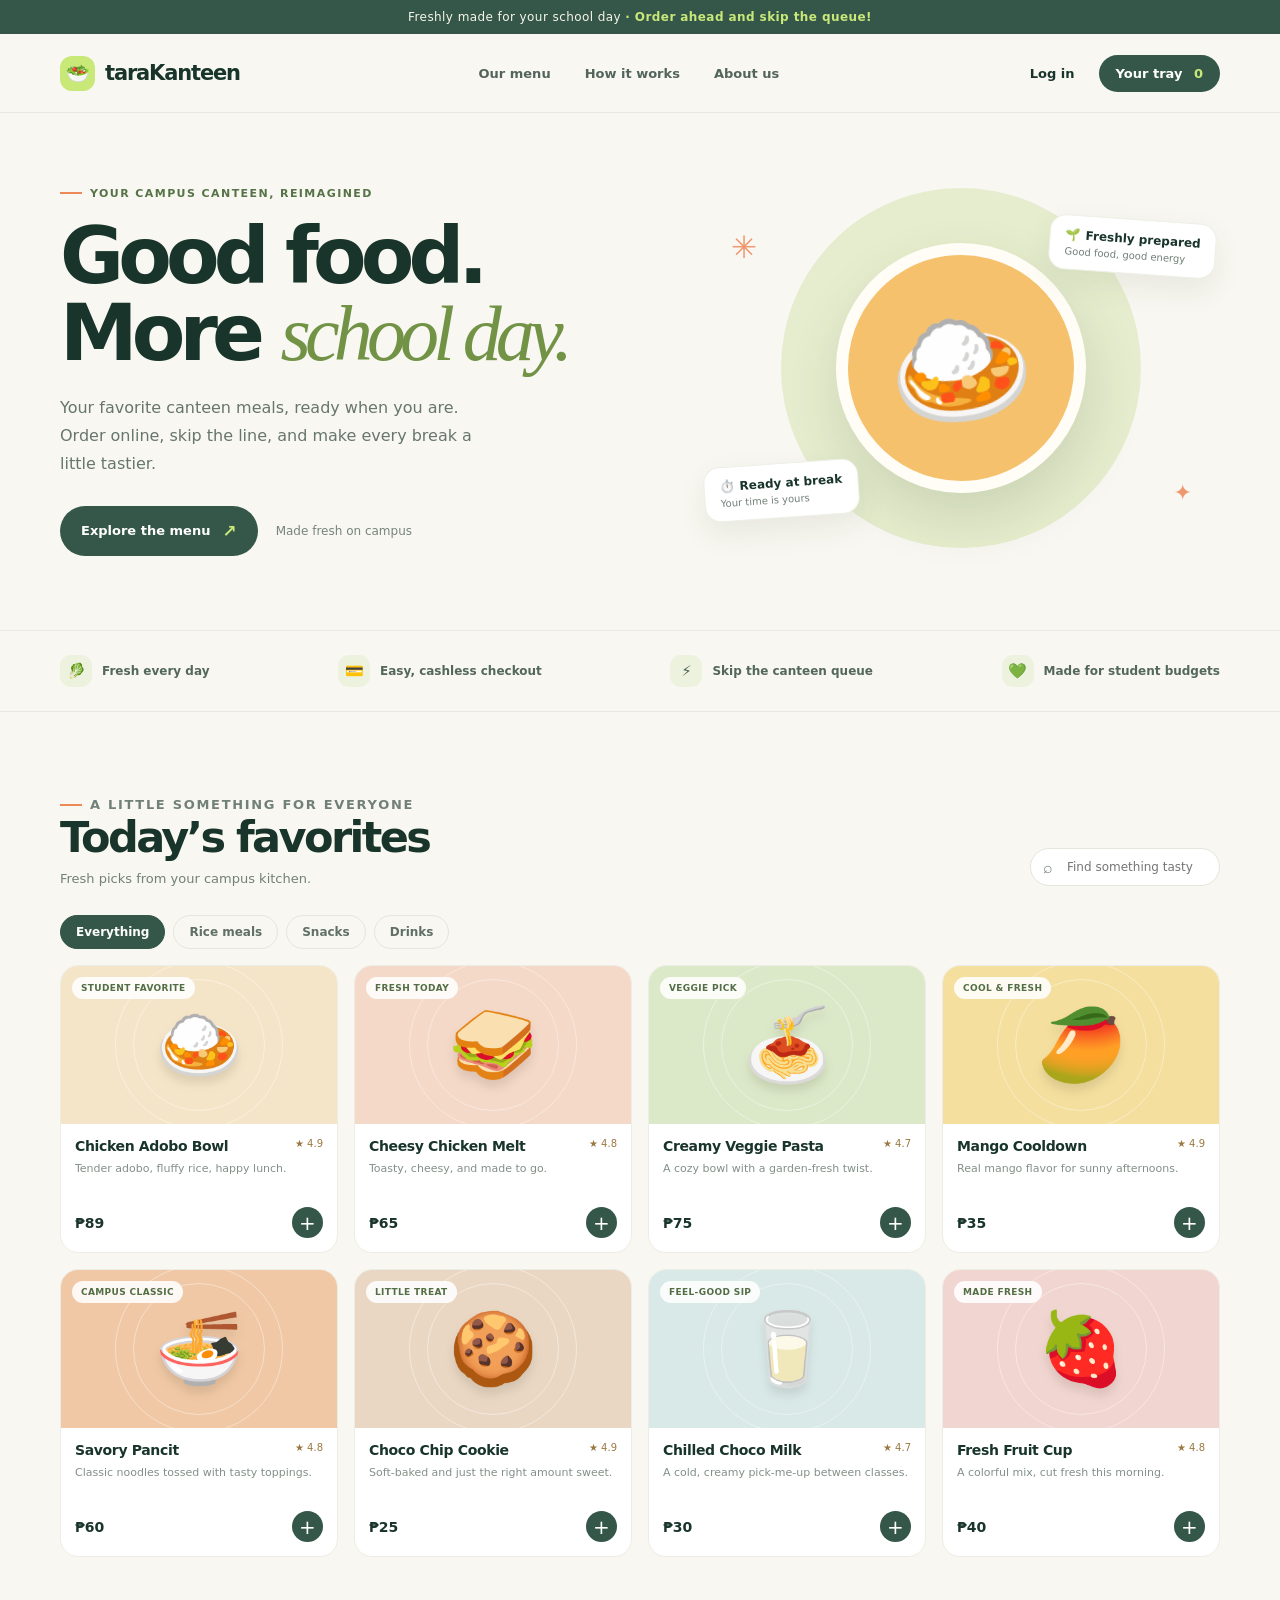
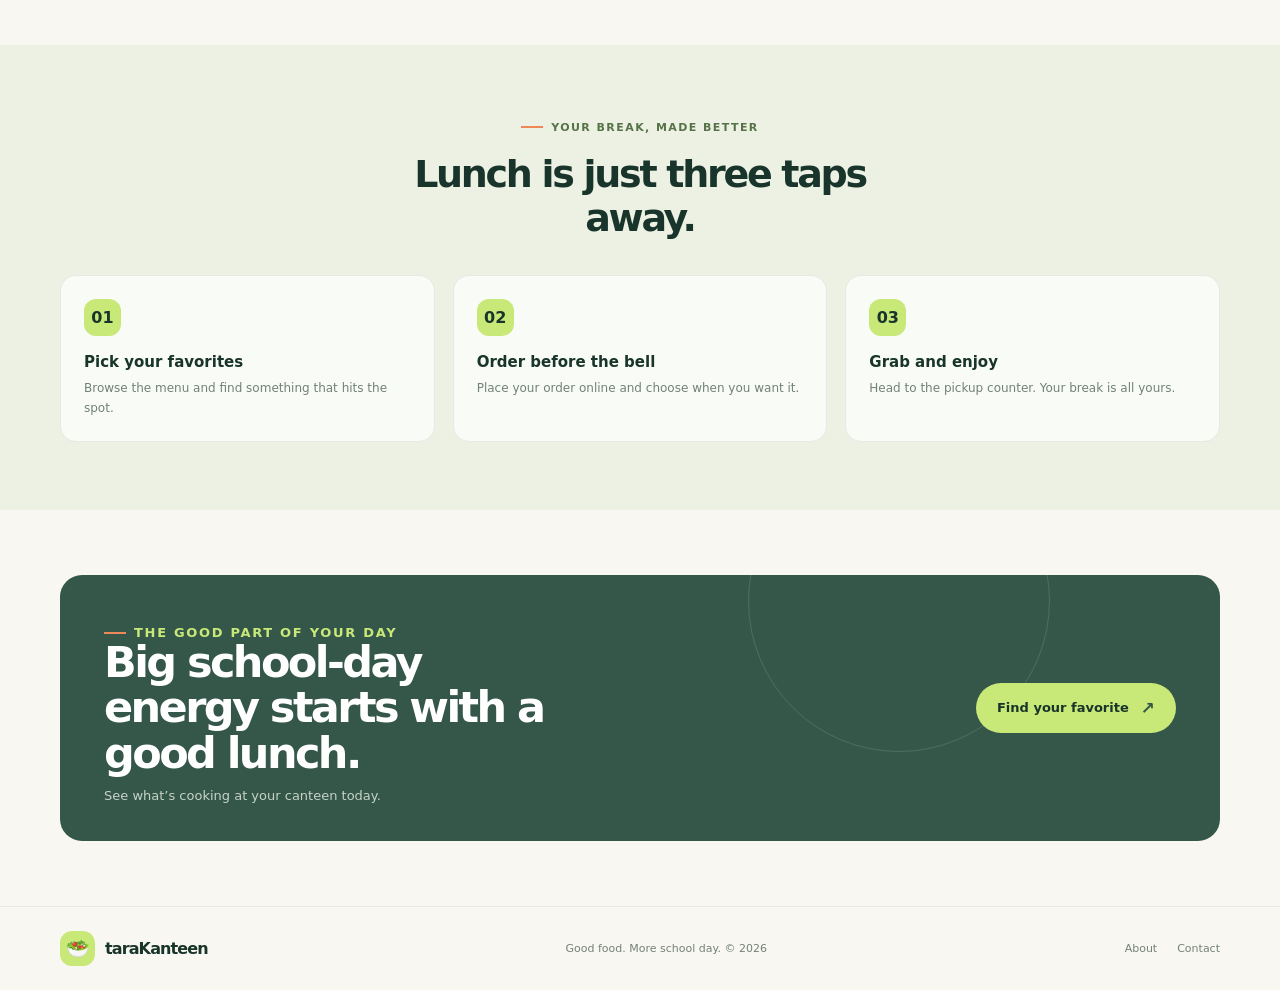
==== TaraKanteen/wwwroot/index.html @ 8bc8fee9 "version 3" ====
<!DOCTYPE html>
<html lang="en">
<head>
  <meta charset="UTF-8">
  <meta name="viewport" content="width=device-width, initial-scale=1">
  <meta name="theme-color" content="#f8f7f1">
  <meta name="description" content="Order fresh, tasty school meals online with TaraKanteen. Skip the line and enjoy more of your break.">
  <title>TaraKanteen — Good food. More school day.</title>
  <link rel="stylesheet" href="style.css">
</head>

<body>
  <div class="announcement">Freshly made for your school day <strong>· Order ahead and skip the queue!</strong></div>
  <header>
    <nav class="nav shell" aria-label="Main navigation">
      <a class="brand" href="#" aria-label="TaraKanteen home"><span class="brand-mark">🥗</span> taraKanteen</a>
      <div class="nav-links">
        <a href="#menu">Our menu</a>
        <a href="#how-it-works">How it works</a>
        <a href="#about">About us</a>
      </div>
      <div class="nav-actions">
        <a class="login" href="#menu">Log in</a>
        <button class="cart-button" type="button" id="cartButton" aria-label="Shopping cart, 0 items">Your tray <span id="cartCount">0</span></button>
      </div>
    </nav>
  </header>

  <main>
    <section class="hero shell">
      <div class="hero-grid">
        <div>
          <p class="eyebrow">Your campus canteen, reimagined</p>
          <h1>Good food.<br>More <em>school day.</em></h1>
          <p class="hero-copy">Your favorite canteen meals, ready when you are. Order online, skip the line, and make every break a little tastier.</p>
          <div class="hero-actions">
            <a class="primary-link" href="#menu">Explore the menu <span aria-hidden="true">↗</span></a>
            <span class="small-note">Made fresh on campus</span>
          </div>
        </div>
        <div class="hero-art" aria-label="Illustration of a fresh, colorful meal">
          <div class="art-circle"></div>
          <span class="spark spark-one" aria-hidden="true">✳</span>
          <span class="spark spark-two" aria-hidden="true">✦</span>
          <div class="food-bowl" aria-hidden="true">🍛</div>
          <div class="floating-note note-one"><strong><span class="note-icon">🌱</span>Freshly prepared</strong><small>Good food, good energy</small></div>
          <div class="floating-note note-two"><strong><span class="note-icon">⏱️</span>Ready at break</strong><small>Your time is yours</small></div>
        </div>
      </div>
    </section>

    <section class="trust-strip" aria-label="Why students love TaraKanteen">
      <div class="trust-inner shell">
        <div class="trust-item"><span class="trust-icon">🥬</span> Fresh every day</div>
        <div class="trust-item"><span class="trust-icon">💳</span> Easy, cashless checkout</div>
        <div class="trust-item"><span class="trust-icon">⚡</span> Skip the canteen queue</div>
        <div class="trust-item"><span class="trust-icon">💚</span> Made for student budgets</div>
      </div>
    </section>

    <section class="menu-section shell" id="menu">
      <div class="section-heading">
        <div>
          <p class="eyebrow">A little something for everyone</p>
          <h2>Today’s favorites</h2>
          <p>Fresh picks from your campus kitchen.</p>
        </div>
        <div class="menu-tools">
          <label class="search-wrap">
            <span aria-hidden="true">⌕</span>
            <input class="search" id="menuSearch" type="search" placeholder="Find something tasty" aria-label="Search menu">
          </label>
        </div>
      </div>
      <div class="categories" role="group" aria-label="Filter menu by category">
        <button class="category active" type="button" data-category="all" aria-pressed="true">Everything</button>
        <button class="category" type="button" data-category="meals" aria-pressed="false">Rice meals</button>
        <button class="category" type="button" data-category="snacks" aria-pressed="false">Snacks</button>
        <button class="category" type="button" data-category="drinks" aria-pressed="false">Drinks</button>
      </div>
      <div class="menu-grid" id="menuGrid" aria-live="polite"></div>
    </section>

    <section class="how-section" id="how-it-works">
      <div class="shell">
        <div class="how-heading">
          <p class="eyebrow">Your break, made better</p>
          <h2>Lunch is just three taps away.</h2>
        </div>
        <div class="steps">
          <article class="step"><span class="step-number">01</span><h3>Pick your favorites</h3><p>Browse the menu and find something that hits the spot.</p></article>
          <article class="step"><span class="step-number">02</span><h3>Order before the bell</h3><p>Place your order online and choose when you want it.</p></article>
          <article class="step"><span class="step-number">03</span><h3>Grab and enjoy</h3><p>Head to the pickup counter. Your break is all yours.</p></article>
        </div>
      </div>
    </section>

    <section class="cta shell" id="about">
      <div class="cta-card">
        <div class="cta-copy">
          <p class="eyebrow">The good part of your day</p>
          <h2>Big school-day energy starts with a good lunch.</h2>
          <p>See what’s cooking at your canteen today.</p>
        </div>
        <a class="primary-link" href="#menu">Find your favorite <span aria-hidden="true">↗</span></a>
      </div>
    </section>
  </main>

  <footer>
    <div class="footer-inner shell">
      <a class="brand" href="#"><span class="brand-mark">🥗</span> taraKanteen</a>
      <span>Good food. More school day. © <span id="year"></span></span>
      <div class="footer-links"><a href="#about">About</a><a href="mailto:hello@tarakanteen.school">Contact</a></div>
    </div>
  </footer>
  <div class="toast" id="toast" role="status" aria-live="polite"></div>

  <script>
    const products = [
      { name: "Chicken Adobo Bowl", description: "Tender adobo, fluffy rice, happy lunch.", price: 89, category: "meals", icon: "🍛", art: "art-rice", badge: "Student favorite", rating: "★ 4.9" },
      { name: "Cheesy Chicken Melt", description: "Toasty, cheesy, and made to go.", price: 65, category: "snacks", icon: "🥪", art: "art-sandwich", badge: "Fresh today", rating: "★ 4.8" },
      { name: "Creamy Veggie Pasta", description: "A cozy bowl with a garden-fresh twist.", price: 75, category: "meals", icon: "🍝", art: "art-pasta", badge: "Veggie pick", rating: "★ 4.7" },
      { name: "Mango Cooldown", description: "Real mango flavor for sunny afternoons.", price: 35, category: "drinks", icon: "🥭", art: "art-juice", badge: "Cool & fresh", rating: "★ 4.9" },
      { name: "Savory Pancit", description: "Classic noodles tossed with tasty toppings.", price: 60, category: "meals", icon: "🍜", art: "art-noodles", badge: "Campus classic", rating: "★ 4.8" },
      { name: "Choco Chip Cookie", description: "Soft-baked and just the right amount sweet.", price: 25, category: "snacks", icon: "🍪", art: "art-cookie", badge: "Little treat", rating: "★ 4.9" },
      { name: "Chilled Choco Milk", description: "A cold, creamy pick-me-up between classes.", price: 30, category: "drinks", icon: "🥛", art: "art-milk", badge: "Feel-good sip", rating: "★ 4.7" },
      { name: "Fresh Fruit Cup", description: "A colorful mix, cut fresh this morning.", price: 40, category: "snacks", icon: "🍓", art: "art-fruit", badge: "Made fresh", rating: "★ 4.8" }
    ];

    const menuGrid = document.querySelector("#menuGrid");
    const searchInput = document.querySelector("#menuSearch");
    const categoryButtons = [...document.querySelectorAll(".category")];
    const cartButton = document.querySelector("#cartButton");
    const cartCount = document.querySelector("#cartCount");
    const toast = document.querySelector("#toast");
    let activeCategory = "all";
    let itemCount = 0;
    let toastTimer;

    function renderMenu() {
      const query = searchInput.value.trim().toLowerCase();
      const filtered = products.filter(product =>
        (activeCategory === "all" || product.category === activeCategory) &&
        `${product.name} ${product.description}`.toLowerCase().includes(query)
      );

      if (!filtered.length) {
        menuGrid.innerHTML = '<p class="empty-state">No menu items match that search. Try another favorite!</p>';
        return;
      }

      menuGrid.innerHTML = filtered.map(product => `
        <article class="menu-card">
          <div class="product-art ${product.art}">
            <span aria-hidden="true">${product.icon}</span>
            <span class="badge">${product.badge}</span>
          </div>
          <div class="product-info">
            <div class="product-top"><h3>${product.name}</h3><span class="rating">${product.rating}</span></div>
            <p>${product.description}</p>
            <div class="product-bottom">
              <span class="price">₱${product.price}</span>
              <button class="add-button" type="button" data-product="${product.name}" aria-label="Add ${product.name} to your tray">+</button>
            </div>
          </div>
        </article>
      `).join("");
    }

    function showToast(message) {
      toast.textContent = message;
      toast.classList.add("show");
      clearTimeout(toastTimer);
      toastTimer = setTimeout(() => toast.classList.remove("show"), 2400);
    }

    categoryButtons.forEach(button => {
      button.addEventListener("click", () => {
        activeCategory = button.dataset.category;
        categoryButtons.forEach(categoryButton => {
          const isActive = categoryButton === button;
          categoryButton.classList.toggle("active", isActive);
          categoryButton.setAttribute("aria-pressed", String(isActive));
        });
        renderMenu();
      });
    });

    searchInput.addEventListener("input", renderMenu);
    menuGrid.addEventListener("click", event => {
      const addButton = event.target.closest(".add-button");
      if (!addButton) return;
      itemCount += 1;
      cartCount.textContent = String(itemCount);
      cartButton.setAttribute("aria-label", `Shopping cart, ${itemCount} ${itemCount === 1 ? "item" : "items"}`);
      showToast(`${addButton.dataset.product} added to your tray`);
    });
    cartButton.addEventListener("click", () => {
      showToast(itemCount ? `You have ${itemCount} ${itemCount === 1 ? "item" : "items"} in your tray.` : "Your tray is empty. Pick a favorite from the menu!");
    });

    document.querySelector("#year").textContent = String(new Date().getFullYear());
    renderMenu();
  </script>
</body>
</html>
---- TaraKanteen/wwwroot/style.css ----
:root {
      color-scheme: light;
      --ink: #19352b;
      --muted: #718078;
      --green: #35574a;
      --lime: #c8e878;
      --cream: #f8f7f1;
      --line: #e8e9df;
      --orange: #ed8958;
      --white: #fff;
      font-family: Inter, ui-sans-serif, system-ui, -apple-system, BlinkMacSystemFont, "Segoe UI", sans-serif;
    }

    * { box-sizing: border-box; }
    html { scroll-behavior: smooth; }
    body { margin: 0; background: var(--cream); color: var(--ink); }
    button, input { font: inherit; }
    button, a { -webkit-tap-highlight-color: transparent; }
    a { color: inherit; text-decoration: none; }
    .shell { width: min(1160px, calc(100% - 48px)); margin: 0 auto; }

    .announcement {
      padding: 10px 16px;
      background: var(--green);
      color: #f7f5e9;
      text-align: center;
      font-size: 12px;
      letter-spacing: .035em;
    }
    .announcement strong { color: var(--lime); font-weight: 700; }
    header { border-bottom: 1px solid rgba(25, 53, 43, .08); }
    .nav { height: 78px; display: flex; align-items: center; justify-content: space-between; gap: 24px; }
    .brand { display: inline-flex; align-items: center; gap: 10px; font-size: 21px; font-weight: 850; letter-spacing: -.055em; }
    .brand-mark { width: 35px; height: 35px; display: grid; place-items: center; border-radius: 12px; background: var(--lime); font-size: 19px; }
    .nav-links { display: flex; align-items: center; gap: 34px; color: #52645b; font-size: 13px; font-weight: 650; }
    .nav-links a:hover { color: var(--ink); }
    .nav-actions { display: flex; align-items: center; gap: 12px; }
    .login { color: var(--ink); font-size: 13px; font-weight: 700; padding: 10px 12px; }
    .cart-button { border: 0; border-radius: 999px; padding: 11px 17px; color: white; background: var(--green); font-size: 13px; font-weight: 750; cursor: pointer; }
    .cart-button span { margin-left: 7px; color: var(--lime); }

    .hero { padding: 62px 0 70px; }
    .hero-grid { display: grid; grid-template-columns: 1fr .87fr; align-items: center; gap: 45px; }
    .eyebrow { display: inline-flex; align-items: center; gap: 8px; margin: 0 0 18px; color: #557347; font-size: 11px; font-weight: 800; letter-spacing: .13em; text-transform: uppercase; }
    .eyebrow::before { width: 22px; height: 2px; background: var(--orange); content: ""; }
    h1 { max-width: 590px; margin: 0; font-size: clamp(48px, 6.4vw, 78px); line-height: .99; letter-spacing: -.075em; }
    h1 em { color: #729346; font-family: Georgia, serif; font-weight: 500; }
    .hero-copy { max-width: 435px; margin: 22px 0 28px; color: #66766d; font-size: 16px; line-height: 1.75; }
    .hero-actions { display: flex; align-items: center; gap: 18px; }
    .primary-link { display: inline-flex; align-items: center; gap: 12px; border-radius: 999px; padding: 15px 21px; background: var(--green); color: #fff; font-size: 13px; font-weight: 750; transition: transform .2s, background .2s; }
    .primary-link:hover { transform: translateY(-2px); background: #183b2e; }
    .primary-link span { color: var(--lime); font-size: 17px; }
    .small-note { color: #76847d; font-size: 12px; }

    .hero-art { position: relative; min-height: 385px; display: grid; place-items: center; }
    .art-circle { position: absolute; width: min(360px, 88%); aspect-ratio: 1; border-radius: 50%; background: #e6edce; }
    .food-bowl { position: relative; width: 250px; height: 250px; display: grid; place-items: center; border: 12px solid #fffdf5; border-radius: 50%; background: #f6c16d; box-shadow: 0 25px 55px rgba(43, 61, 38, .14); font-size: 118px; transform: rotate(-8deg); }
    .floating-note { position: absolute; padding: 12px 15px; border: 1px solid #edf0e5; border-radius: 16px; background: #fff; box-shadow: 0 12px 30px rgba(37, 59, 43, .08); }
    .floating-note strong { display: block; font-size: 12px; }
    .floating-note small { display: block; margin-top: 4px; color: var(--muted); font-size: 10px; }
    .note-one { top: 44px; right: 4px; transform: rotate(4deg); }
    .note-two { bottom: 42px; left: 3px; transform: rotate(-4deg); }
    .note-icon { margin-right: 5px; }
    .spark { position: absolute; color: #ee9870; font-size: 31px; }
    .spark-one { top: 54px; left: 30px; }
    .spark-two { right: 28px; bottom: 55px; font-size: 22px; }

    .trust-strip { border-top: 1px solid var(--line); border-bottom: 1px solid var(--line); }
    .trust-inner { min-height: 80px; display: flex; align-items: center; justify-content: space-between; gap: 20px; }
    .trust-item { display: flex; align-items: center; gap: 10px; color: #53675b; font-size: 12px; font-weight: 650; }
    .trust-icon { width: 32px; height: 32px; display: grid; place-items: center; border-radius: 11px; background: #edf2df; font-size: 15px; }

    .menu-section { padding: 76px 0 88px; }
    .section-heading { display: flex; align-items: end; justify-content: space-between; gap: 24px; margin-bottom: 28px; }
    .section-heading h2 { margin: 0; font-size: clamp(32px, 4vw, 43px); letter-spacing: -.06em; }
    .section-heading p { margin: 9px 0 0; color: var(--muted); font-size: 13px; }
    .menu-tools { display: flex; align-items: center; gap: 10px; }
    .search-wrap { position: relative; }
    .search-wrap span { position: absolute; top: 50%; left: 13px; transform: translateY(-50%); color: #728078; }
    .search { width: 190px; border: 1px solid #e3e7dc; border-radius: 999px; outline: 0; padding: 11px 14px 11px 36px; background: #fff; color: var(--ink); font-size: 12px; }
    .search:focus { border-color: #8da76c; box-shadow: 0 0 0 3px rgba(141, 167, 108, .14); }
    .categories { display: flex; gap: 8px; overflow-x: auto; padding: 1px 0 16px; scrollbar-width: none; }
    .categories::-webkit-scrollbar { display: none; }
    .category { flex: 0 0 auto; border: 1px solid #e3e7dc; border-radius: 999px; padding: 9px 15px; background: transparent; color: #607067; font-size: 12px; font-weight: 700; cursor: pointer; }
    .category.active, .category:hover { border-color: var(--green); background: var(--green); color: white; }
    .menu-grid { display: grid; grid-template-columns: repeat(4, 1fr); gap: 16px; }
    .menu-card { overflow: hidden; border: 1px solid #eceee5; border-radius: 18px; background: #fff; transition: transform .2s, box-shadow .2s; }
    .menu-card:hover { transform: translateY(-4px); box-shadow: 0 14px 35px rgba(37, 59, 43, .08); }
    .product-art { position: relative; height: 158px; display: grid; place-items: center; overflow: hidden; font-size: 71px; }
    .product-art::before, .product-art::after { position: absolute; border: 1px solid rgba(255,255,255,.4); border-radius: 50%; content: ""; }
    .product-art::before { width: 130px; height: 130px; }
    .product-art::after { width: 166px; height: 166px; }
    .product-art > span:not(.badge) { position: relative; z-index: 1; filter: drop-shadow(0 7px 5px rgba(62, 54, 32, .13)); }
    .art-rice { background: #f5e5c8; }
    .art-sandwich { background: #f4d8c8; }
    .art-pasta { background: #dce9c9; }
    .art-juice { background: #f4df9e; }
    .art-noodles { background: #f0c8a5; }
    .art-cookie { background: #e9d7c4; }
    .art-milk { background: #d8e9e8; }
    .art-fruit { background: #f1d5d0; }
    .badge { position: absolute; z-index: 2; top: 11px; left: 11px; border-radius: 999px; padding: 6px 9px; background: rgba(255,255,255,.88); color: #536d45; font-size: 9px; font-weight: 800; letter-spacing: .04em; text-transform: uppercase; }
    .product-info { padding: 14px; }
    .product-top { display: flex; align-items: start; justify-content: space-between; gap: 8px; }
    .product-info h3 { margin: 0; font-size: 14px; letter-spacing: -.025em; }
    .rating { color: #9b7841; font-size: 10px; white-space: nowrap; }
    .product-info p { min-height: 33px; margin: 7px 0 13px; color: #829087; font-size: 11px; line-height: 1.5; }
    .product-bottom { display: flex; align-items: center; justify-content: space-between; }
    .price { font-size: 14px; font-weight: 800; }
    .add-button { width: 31px; height: 31px; border: 0; border-radius: 50%; background: var(--green); color: white; font-size: 20px; line-height: 1; cursor: pointer; }
    .add-button:hover { background: #729346; }
    .empty-state { grid-column: 1 / -1; padding: 35px; color: var(--muted); text-align: center; }

    .how-section { padding: 68px 0; background: #edf1e3; }
    .how-heading { max-width: 540px; margin: 0 auto 35px; text-align: center; }
    .how-heading .eyebrow { justify-content: center; }
    .how-heading h2 { margin: 0; font-size: 38px; letter-spacing: -.06em; }
    .steps { display: grid; grid-template-columns: repeat(3, 1fr); gap: 18px; }
    .step { padding: 23px; border: 1px solid rgba(43, 69, 50, .09); border-radius: 16px; background: rgba(255,255,255,.68); }
    .step-number { width: 37px; height: 37px; display: grid; place-items: center; border-radius: 12px; background: var(--lime); font-weight: 850; }
    .step h3 { margin: 17px 0 7px; font-size: 15px; }
    .step p { margin: 0; color: #718078; font-size: 12px; line-height: 1.7; }

    .cta { padding: 65px 0; }
    .cta-card { position: relative; overflow: hidden; display: flex; align-items: center; justify-content: space-between; gap: 30px; border-radius: 22px; padding: 38px 44px; background: var(--green); color: #fff; }
    .cta-card::after { position: absolute; top: -125px; right: 170px; width: 300px; height: 300px; border: 1px solid rgba(255,255,255,.13); border-radius: 50%; content: ""; }
    .cta-copy { position: relative; z-index: 1; }
    .cta-copy .eyebrow { color: var(--lime); }
    .cta-copy h2 { max-width: 480px; margin: 0; font-size: clamp(29px, 4vw, 43px); line-height: 1.05; letter-spacing: -.06em; }
    .cta-copy p { margin: 12px 0 0; color: #c6d2c9; font-size: 13px; }
    .cta-card .primary-link { position: relative; z-index: 1; flex: 0 0 auto; background: var(--lime); color: var(--ink); }
    .cta-card .primary-link span { color: var(--green); }
    footer { border-top: 1px solid var(--line); padding: 24px 0; }
    .footer-inner { display: flex; align-items: center; justify-content: space-between; gap: 16px; color: #748178; font-size: 11px; }
    .footer-inner .brand { color: var(--ink); font-size: 16px; }
    .footer-links { display: flex; gap: 20px; }
    .toast { position: fixed; z-index: 10; right: 22px; bottom: 22px; max-width: calc(100% - 44px); border-radius: 13px; padding: 13px 18px; background: var(--green); color: white; box-shadow: 0 12px 30px rgba(24, 54, 41, .22); font-size: 13px; opacity: 0; transform: translateY(12px); pointer-events: none; transition: opacity .2s, transform .2s; }
    .toast.show { opacity: 1; transform: translateY(0); }

    @media (max-width: 850px) {
      .nav-links { gap: 18px; }
      .hero-grid { gap: 20px; }
      .hero-art { min-height: 330px; }
      .food-bowl { width: 210px; height: 210px; font-size: 98px; }
      .menu-grid { grid-template-columns: repeat(2, 1fr); }
      .trust-inner { flex-wrap: wrap; justify-content: center; padding: 18px 0; }
    }
    @media (max-width: 620px) {
      .shell { width: min(100% - 34px, 480px); }
      .announcement { font-size: 10px; }
      .nav { height: 67px; }
      .nav-links, .login { display: none; }
      .brand { font-size: 19px; }
      .hero { padding: 45px 0 48px; }
      .hero-grid { grid-template-columns: 1fr; }
      h1 { max-width: 470px; font-size: clamp(49px, 13vw, 67px); }
      .hero-copy { margin: 17px 0 22px; font-size: 14px; }
      .hero-art { min-height: 295px; margin-top: 2px; }
      .art-circle { width: 260px; }
      .food-bowl { width: 190px; height: 190px; font-size: 89px; }
      .note-one { right: 3px; }
      .note-two { left: 1px; }
      .trust-item { width: calc(50% - 12px); font-size: 10px; }
      .trust-inner { justify-content: flex-start; gap: 13px 20px; }
      .menu-section { padding: 56px 0 64px; }
      .section-heading { align-items: flex-start; flex-direction: column; margin-bottom: 20px; }
      .menu-tools, .search-wrap, .search { width: 100%; }
      .search { padding-top: 12px; padding-bottom: 12px; }
      .menu-grid { gap: 10px; }
      .product-art { height: 125px; font-size: 58px; }
      .product-info { padding: 11px; }
      .product-info h3 { font-size: 12px; }
      .rating { font-size: 9px; }
      .product-info p { font-size: 10px; min-height: 30px; }
      .steps { grid-template-columns: 1fr; }
      .how-section { padding: 53px 0; }
      .how-heading h2 { font-size: 32px; }
      .cta { padding: 48px 0; }
      .cta-card { align-items: flex-start; flex-direction: column; padding: 30px 25px; }
      .cta-card::after { right: -90px; }
      .footer-inner { align-items: flex-start; flex-wrap: wrap; }
      .footer-links { gap: 12px; }
    }
    @media (prefers-reduced-motion: reduce) {
      *, *::before, *::after { scroll-behavior: auto !important; transition-duration: .01ms !important; }
    }
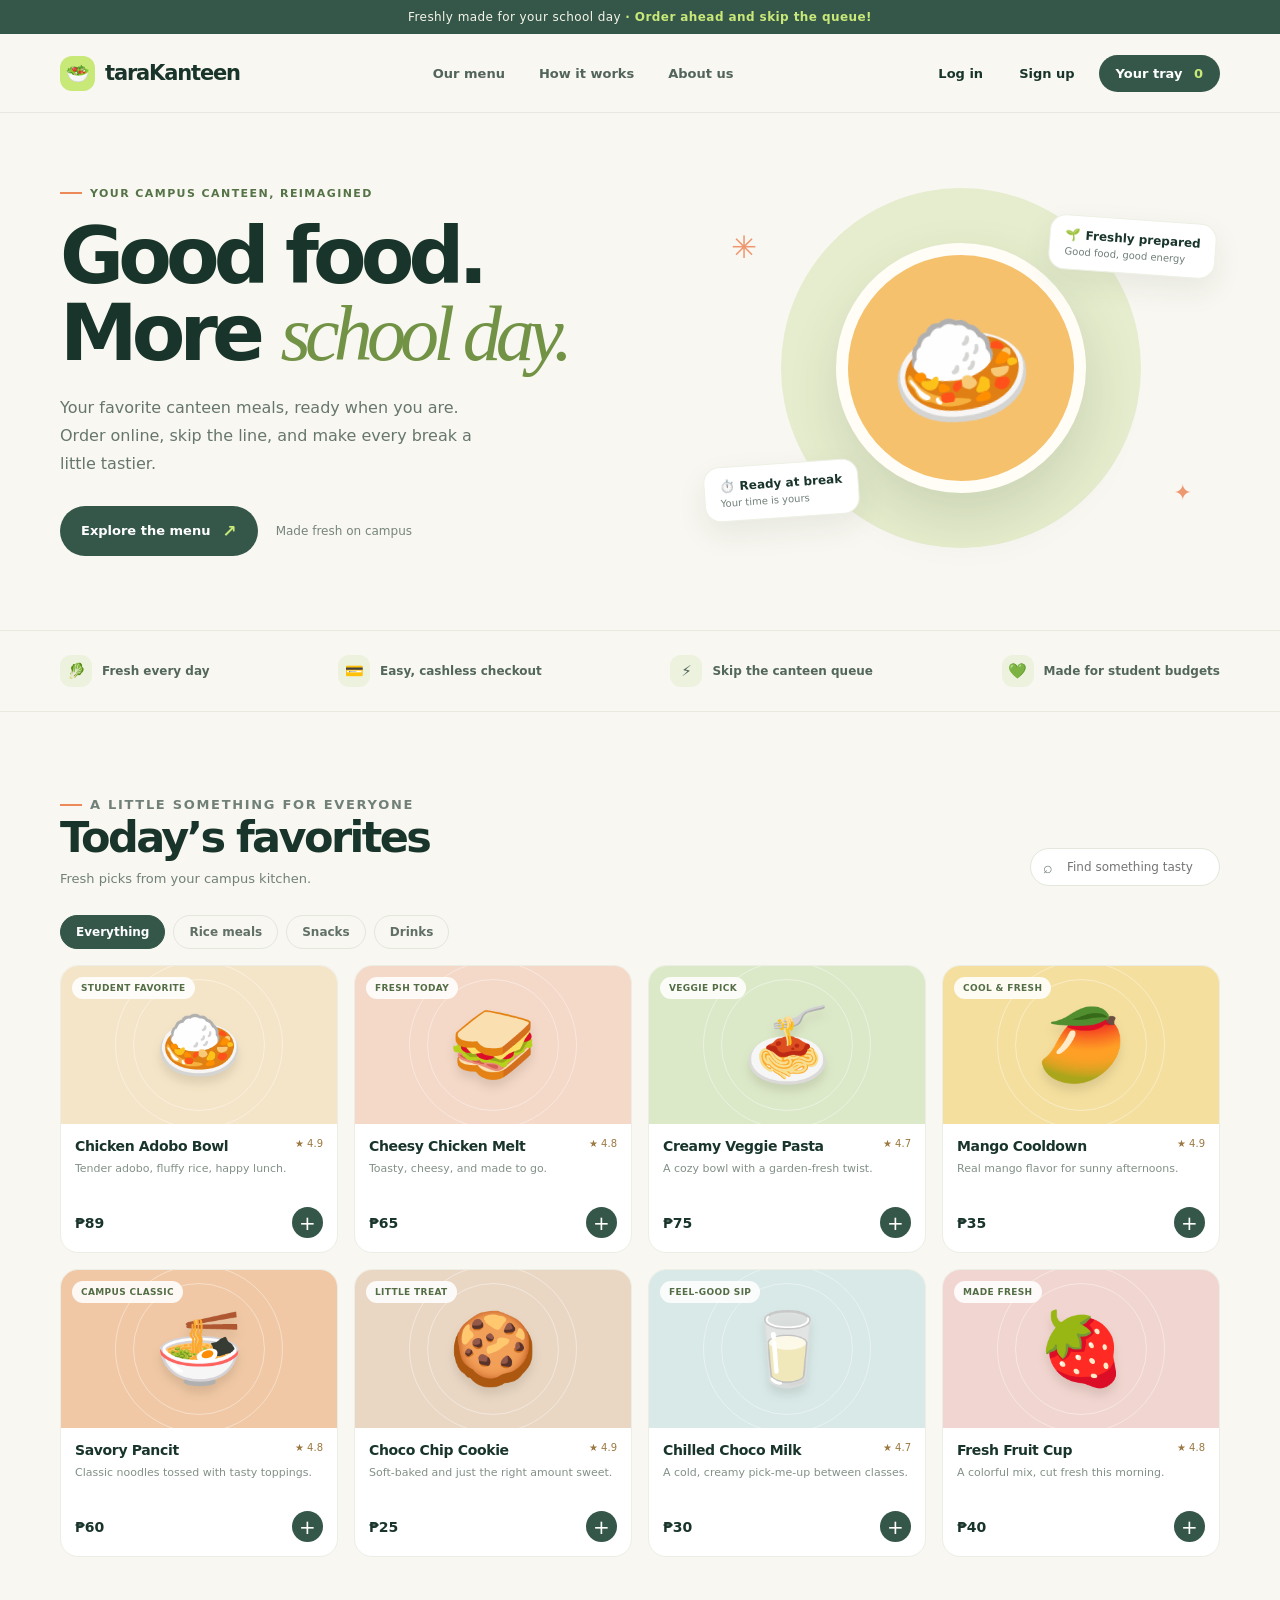
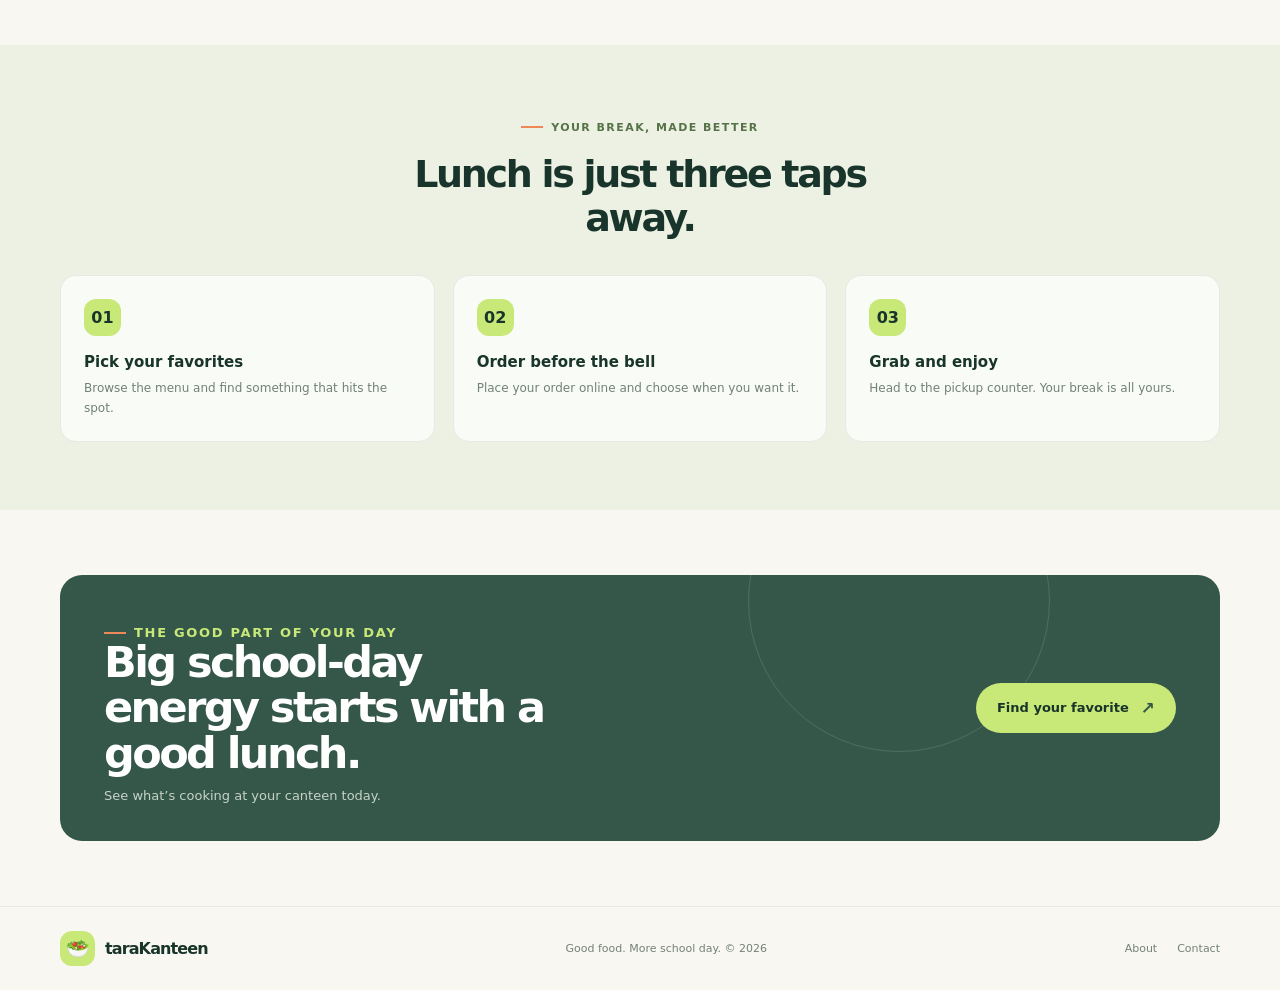
==== commit c76f65a3: "commit" ====
--- a/TaraKanteen/wwwroot/index.html
+++ b/TaraKanteen/wwwroot/index.html
@@ -8,7 +8,6 @@
   <title>TaraKanteen — Good food. More school day.</title>
   <link rel="stylesheet" href="style.css">
 </head>
-
 <body>
   <div class="announcement">Freshly made for your school day <strong>· Order ahead and skip the queue!</strong></div>
   <header>
@@ -20,7 +19,8 @@
         <a href="#about">About us</a>
       </div>
       <div class="nav-actions">
-        <a class="login" href="#menu">Log in</a>
+        <a class="login" href="login.html">Log in</a>
+        <a class="login" href="register.html">Sign up</a>
         <button class="cart-button" type="button" id="cartButton" aria-label="Shopping cart, 0 items">Your tray <span id="cartCount">0</span></button>
       </div>
     </nav>
--- a/TaraKanteen/wwwroot/style.css
+++ b/TaraKanteen/wwwroot/style.css
@@ -137,6 +137,51 @@
     .toast { position: fixed; z-index: 10; right: 22px; bottom: 22px; max-width: calc(100% - 44px); border-radius: 13px; padding: 13px 18px; background: var(--green); color: white; box-shadow: 0 12px 30px rgba(24, 54, 41, .22); font-size: 13px; opacity: 0; transform: translateY(12px); pointer-events: none; transition: opacity .2s, transform .2s; }
     .toast.show { opacity: 1; transform: translateY(0); }
 
+    .auth-page { min-height: 100vh; display: flex; flex-direction: column; }
+    .auth-header { border-bottom: 1px solid rgba(25, 53, 43, .08); }
+    .auth-header-inner { min-height: 78px; display: flex; align-items: center; justify-content: space-between; }
+    .auth-home-link { color: #607067; font-size: 13px; font-weight: 700; }
+    .auth-home-link:hover { color: var(--ink); }
+    .auth-main { flex: 1; display: grid; place-items: center; padding: 54px 24px; }
+    .auth-layout { width: min(960px, 100%); display: grid; grid-template-columns: 1fr 1fr; overflow: hidden; border: 1px solid #e9ece3; border-radius: 24px; background: #fff; box-shadow: 0 24px 65px rgba(37, 59, 43, .08); }
+    .auth-story { position: relative; min-height: 570px; display: flex; flex-direction: column; justify-content: space-between; overflow: hidden; padding: 42px; background: var(--green); color: white; }
+    .auth-story::before, .auth-story::after { position: absolute; border: 1px solid rgba(255,255,255,.13); border-radius: 50%; content: ""; pointer-events: none; }
+    .auth-story::before { right: -115px; bottom: 40px; width: 370px; height: 370px; }
+    .auth-story::after { right: -55px; bottom: 100px; width: 250px; height: 250px; }
+    .auth-story .brand { position: relative; z-index: 1; }
+    .auth-story-copy { position: relative; z-index: 1; max-width: 355px; }
+    .auth-story-copy .eyebrow { color: var(--lime); }
+    .auth-story-copy h1 { font-size: clamp(38px, 4.5vw, 55px); line-height: 1.02; letter-spacing: -.07em; }
+    .auth-story-copy h1 em { color: var(--lime); }
+    .auth-story-copy p { max-width: 330px; margin: 18px 0 0; color: #d2ded5; font-size: 14px; line-height: 1.75; }
+    .auth-food { position: absolute; right: 57px; bottom: 42px; z-index: 1; width: 105px; height: 105px; display: grid; place-items: center; border: 7px solid #fffdf5; border-radius: 50%; background: #f6c16d; box-shadow: 0 17px 35px rgba(0,0,0,.15); font-size: 52px; transform: rotate(-9deg); }
+    .auth-form-panel { display: flex; align-items: center; padding: 52px; }
+    .auth-form-content { width: 100%; max-width: 360px; margin: 0 auto; }
+    .auth-form-content h2 { margin: 0; font-size: 34px; letter-spacing: -.06em; }
+    .auth-intro { margin: 10px 0 28px; color: var(--muted); font-size: 13px; line-height: 1.65; }
+    .auth-field { display: block; margin-bottom: 18px; }
+    .auth-field > span { display: block; margin-bottom: 8px; color: #344c40; font-size: 12px; font-weight: 750; }
+    .auth-input-wrap { position: relative; }
+    .auth-input { width: 100%; height: 48px; border: 1px solid #dfe5db; border-radius: 11px; outline: 0; padding: 0 14px; background: #fff; color: var(--ink); font-size: 13px; transition: border-color .2s, box-shadow .2s; }
+    .auth-input::placeholder { color: #a3ada5; }
+    .auth-input:focus { border-color: #8da76c; box-shadow: 0 0 0 3px rgba(141, 167, 108, .14); }
+    .auth-input-wrap .auth-input { padding-right: 70px; }
+    .auth-password-toggle { position: absolute; top: 50%; right: 13px; transform: translateY(-50%); border: 0; padding: 5px; background: transparent; color: #68786e; font-size: 11px; font-weight: 750; cursor: pointer; }
+    .auth-password-toggle:hover { color: var(--ink); }
+    .auth-form-options { display: flex; align-items: center; justify-content: space-between; gap: 12px; margin: 2px 0 23px; color: #68786e; font-size: 11px; }
+    .auth-remember { display: inline-flex; align-items: center; gap: 7px; cursor: pointer; }
+    .auth-remember input { width: 15px; height: 15px; margin: 0; accent-color: var(--green); }
+    .auth-help-link { color: #526d43; font-weight: 750; }
+    .auth-help-link:hover { text-decoration: underline; }
+    .auth-submit { width: 100%; min-height: 48px; border: 0; border-radius: 11px; background: var(--green); color: white; font-size: 13px; font-weight: 800; cursor: pointer; transition: background .2s, transform .2s; }
+    .auth-submit:hover { transform: translateY(-1px); background: #183b2e; }
+    .auth-notice { min-height: 20px; margin: 12px 0 0; color: #a65b39; font-size: 12px; line-height: 1.5; }
+    .auth-notice.success { color: #526d43; }
+    .auth-switch { margin: 8px 0 0; color: var(--muted); font-size: 12px; text-align: center; }
+    .auth-switch a { color: #526d43; font-weight: 750; }
+    .auth-switch a:hover { text-decoration: underline; }
+    .auth-footer { padding: 20px 24px; border-top: 1px solid var(--line); color: #748178; text-align: center; font-size: 11px; }
+
     @media (max-width: 850px) {
       .nav-links { gap: 18px; }
       .hero-grid { gap: 20px; }
@@ -144,12 +189,15 @@
       .food-bowl { width: 210px; height: 210px; font-size: 98px; }
       .menu-grid { grid-template-columns: repeat(2, 1fr); }
       .trust-inner { flex-wrap: wrap; justify-content: center; padding: 18px 0; }
+      .auth-story { padding: 34px; }
+      .auth-form-panel { padding: 38px; }
     }
     @media (max-width: 620px) {
       .shell { width: min(100% - 34px, 480px); }
       .announcement { font-size: 10px; }
       .nav { height: 67px; }
-      .nav-links, .login { display: none; }
+      .nav-links { display: none; }
+      .login { padding: 9px 8px; }
       .brand { font-size: 19px; }
       .hero { padding: 45px 0 48px; }
       .hero-grid { grid-template-columns: 1fr; }
@@ -180,6 +228,19 @@
       .cta-card::after { right: -90px; }
       .footer-inner { align-items: flex-start; flex-wrap: wrap; }
       .footer-links { gap: 12px; }
+      .auth-header-inner { min-height: 67px; }
+      .auth-main { padding: 28px 17px; }
+      .auth-layout { grid-template-columns: 1fr; border-radius: 19px; }
+      .auth-story { min-height: 255px; padding: 24px; }
+      .auth-story .brand { font-size: 18px; }
+      .auth-story-copy { margin-top: 28px; }
+      .auth-story-copy .eyebrow { margin-bottom: 12px; font-size: 9px; }
+      .auth-story-copy h1 { max-width: 320px; font-size: 38px; }
+      .auth-story-copy p { max-width: 260px; margin-top: 10px; font-size: 12px; }
+      .auth-food { right: 22px; bottom: 22px; width: 72px; height: 72px; border-width: 5px; font-size: 36px; }
+      .auth-form-panel { padding: 30px 24px; }
+      .auth-form-content h2 { font-size: 30px; }
+      .auth-intro { margin-bottom: 22px; }
     }
     @media (prefers-reduced-motion: reduce) {
       *, *::before, *::after { scroll-behavior: auto !important; transition-duration: .01ms !important; }
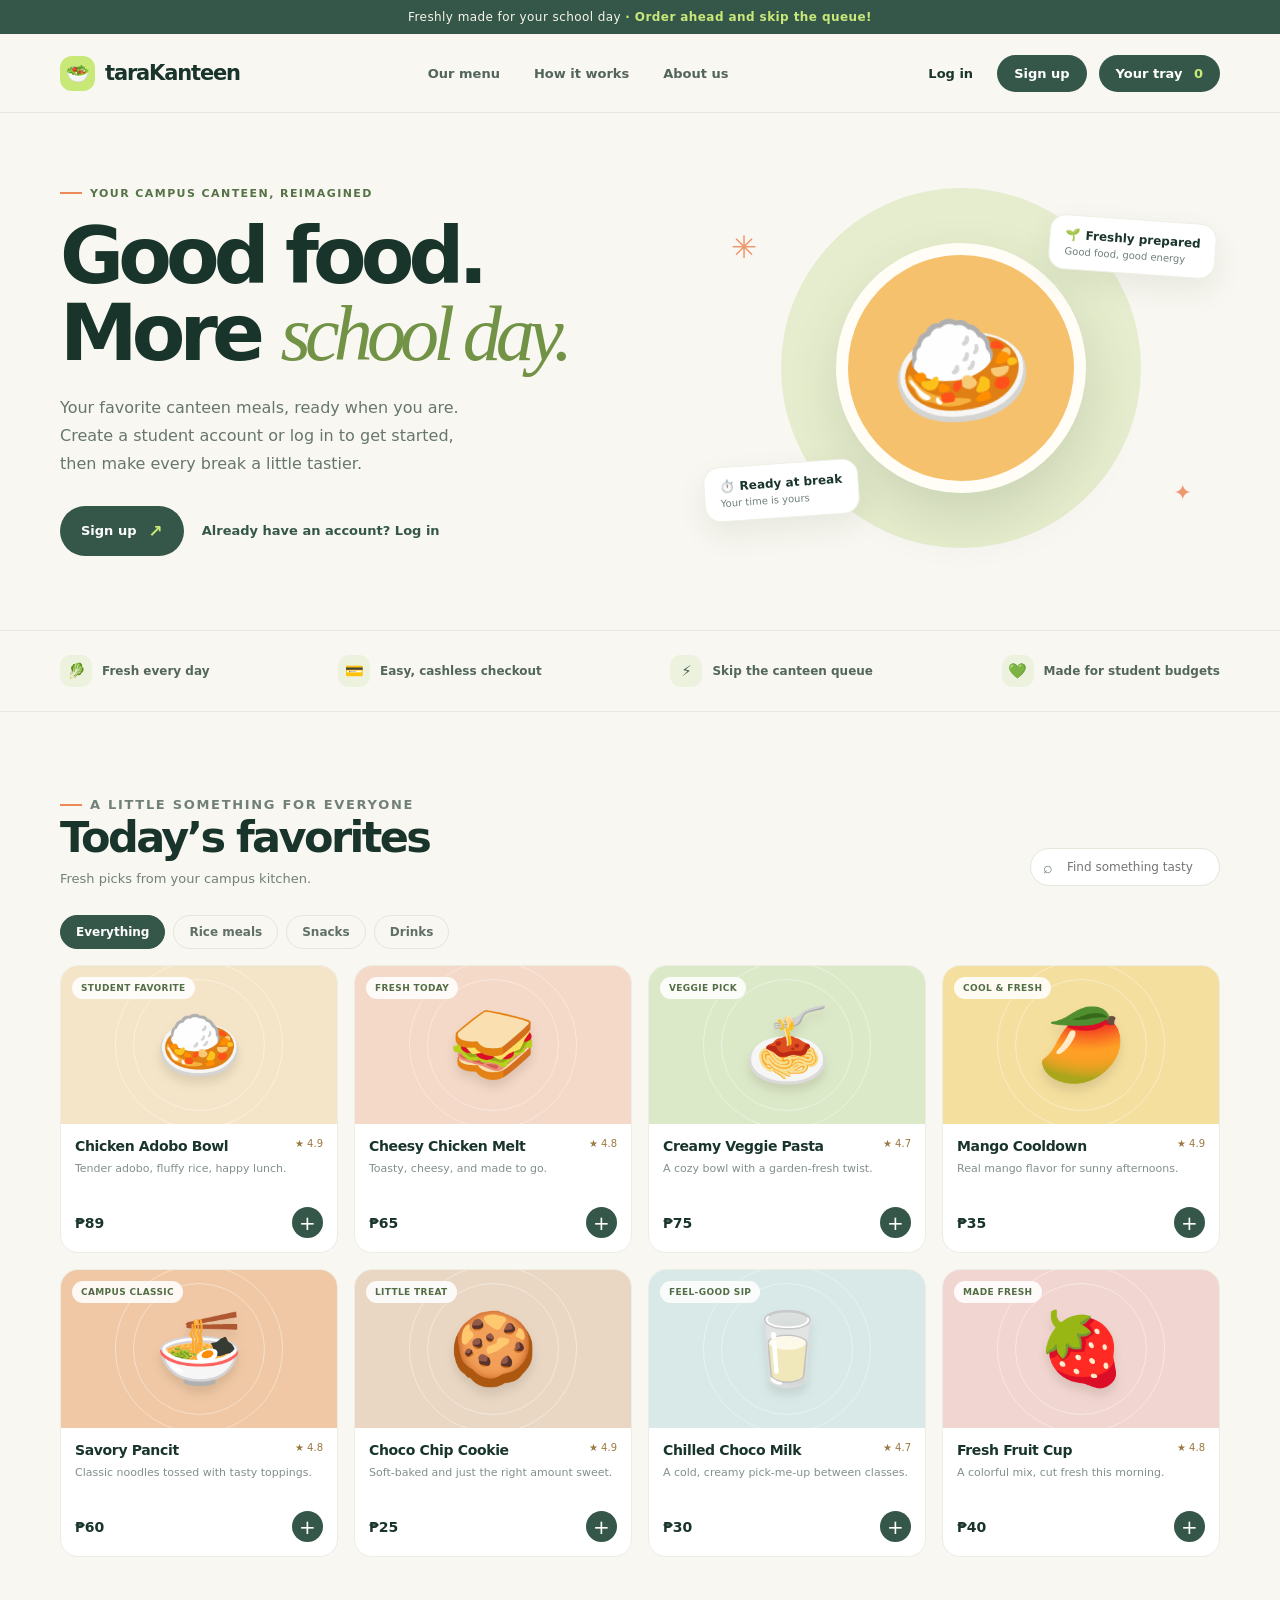
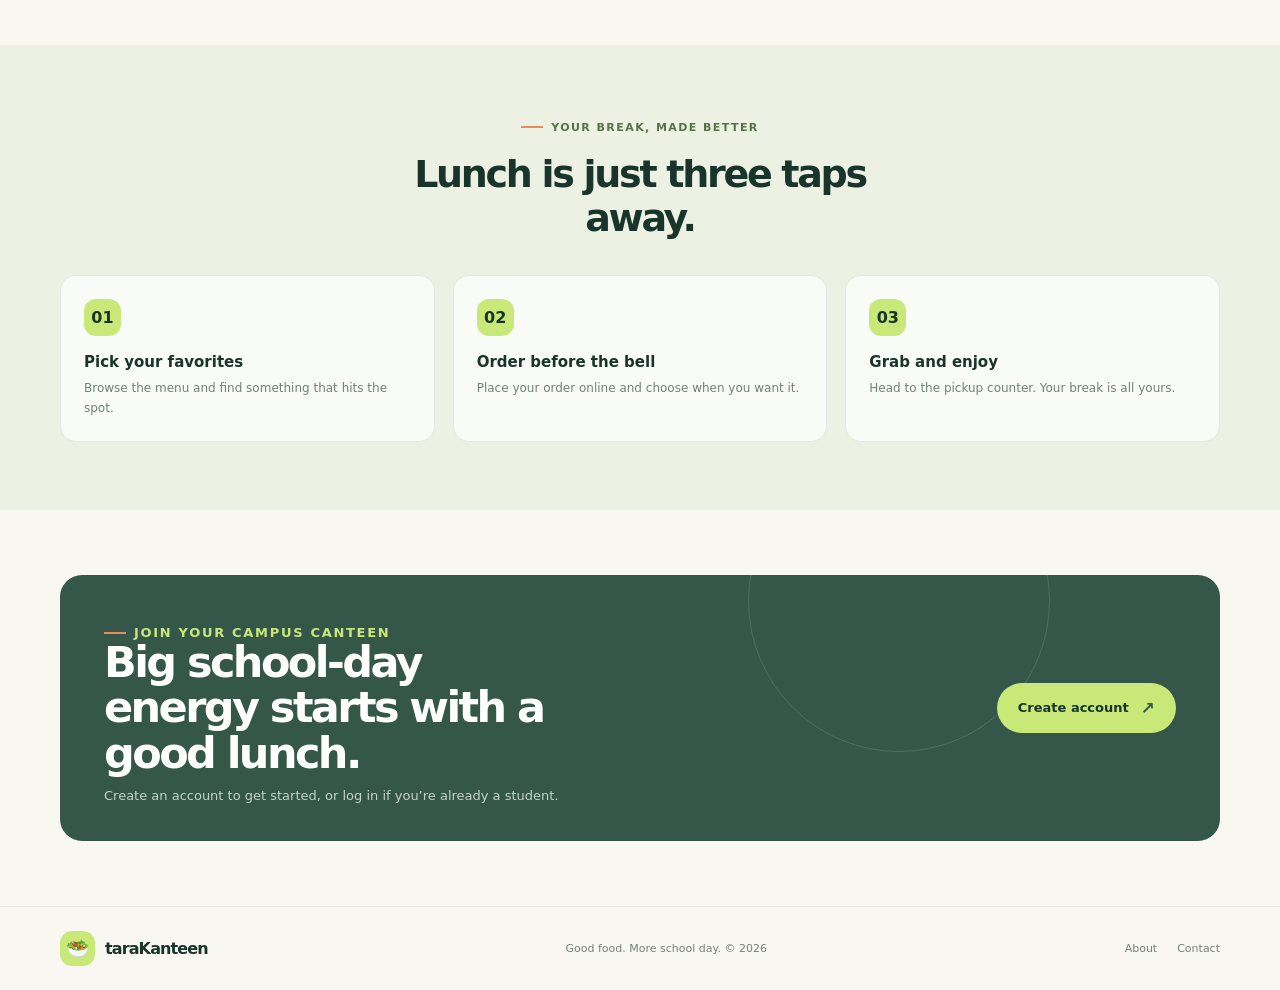
==== commit 592b3477: "commit" ====
--- a/TaraKanteen/wwwroot/index.html
+++ b/TaraKanteen/wwwroot/index.html
@@ -4,7 +4,7 @@
   <meta charset="UTF-8">
   <meta name="viewport" content="width=device-width, initial-scale=1">
   <meta name="theme-color" content="#f8f7f1">
-  <meta name="description" content="Order fresh, tasty school meals online with TaraKanteen. Skip the line and enjoy more of your break.">
+  <meta name="description" content="Students can browse the TaraKanteen menu, create an account, or log in to get started.">
   <title>TaraKanteen — Good food. More school day.</title>
   <link rel="stylesheet" href="style.css">
 </head>
@@ -20,7 +20,7 @@
       </div>
       <div class="nav-actions">
         <a class="login" href="login.html">Log in</a>
-        <a class="login" href="register.html">Sign up</a>
+        <a class="signup-link" href="register.html">Sign up</a>
         <button class="cart-button" type="button" id="cartButton" aria-label="Shopping cart, 0 items">Your tray <span id="cartCount">0</span></button>
       </div>
     </nav>
@@ -32,10 +32,10 @@
         <div>
           <p class="eyebrow">Your campus canteen, reimagined</p>
           <h1>Good food.<br>More <em>school day.</em></h1>
-          <p class="hero-copy">Your favorite canteen meals, ready when you are. Order online, skip the line, and make every break a little tastier.</p>
+          <p class="hero-copy">Your favorite canteen meals, ready when you are. Create a student account or log in to get started, then make every break a little tastier.</p>
           <div class="hero-actions">
-            <a class="primary-link" href="#menu">Explore the menu <span aria-hidden="true">↗</span></a>
-            <span class="small-note">Made fresh on campus</span>
+            <a class="primary-link" href="register.html">Sign up <span aria-hidden="true">↗</span></a>
+            <a class="hero-login-link" href="login.html">Already have an account? Log in</a>
           </div>
         </div>
         <div class="hero-art" aria-label="Illustration of a fresh, colorful meal">
@@ -98,11 +98,11 @@
     <section class="cta shell" id="about">
       <div class="cta-card">
         <div class="cta-copy">
-          <p class="eyebrow">The good part of your day</p>
+          <p class="eyebrow">Join your campus canteen</p>
           <h2>Big school-day energy starts with a good lunch.</h2>
-          <p>See what’s cooking at your canteen today.</p>
-        </div>
-        <a class="primary-link" href="#menu">Find your favorite <span aria-hidden="true">↗</span></a>
+          <p>Create an account to get started, or log in if you’re already a student.</p>
+        </div>
+        <a class="primary-link" href="register.html">Create account <span aria-hidden="true">↗</span></a>
       </div>
     </section>
   </main>
--- a/TaraKanteen/wwwroot/style.css
+++ b/TaraKanteen/wwwroot/style.css
@@ -36,6 +36,8 @@
     .nav-links a:hover { color: var(--ink); }
     .nav-actions { display: flex; align-items: center; gap: 12px; }
     .login { color: var(--ink); font-size: 13px; font-weight: 700; padding: 10px 12px; }
+    .signup-link { border-radius: 999px; padding: 11px 17px; background: var(--green); color: white; font-size: 13px; font-weight: 750; transition: background .2s; }
+    .signup-link:hover { background: #183b2e; }
     .cart-button { border: 0; border-radius: 999px; padding: 11px 17px; color: white; background: var(--green); font-size: 13px; font-weight: 750; cursor: pointer; }
     .cart-button span { margin-left: 7px; color: var(--lime); }
 
@@ -50,6 +52,8 @@
     .primary-link { display: inline-flex; align-items: center; gap: 12px; border-radius: 999px; padding: 15px 21px; background: var(--green); color: #fff; font-size: 13px; font-weight: 750; transition: transform .2s, background .2s; }
     .primary-link:hover { transform: translateY(-2px); background: #183b2e; }
     .primary-link span { color: var(--lime); font-size: 17px; }
+    .hero-login-link { color: var(--green); font-size: 13px; font-weight: 750; }
+    .hero-login-link:hover { text-decoration: underline; }
     .small-note { color: #76847d; font-size: 12px; }
 
     .hero-art { position: relative; min-height: 385px; display: grid; place-items: center; }
@@ -197,7 +201,10 @@
       .announcement { font-size: 10px; }
       .nav { height: 67px; }
       .nav-links { display: none; }
-      .login { padding: 9px 8px; }
+      .nav-actions { gap: 4px; }
+      .login { padding: 9px 7px; }
+      .signup-link { padding: 10px 11px; }
+      .cart-button { padding: 10px 11px; }
       .brand { font-size: 19px; }
       .hero { padding: 45px 0 48px; }
       .hero-grid { grid-template-columns: 1fr; }
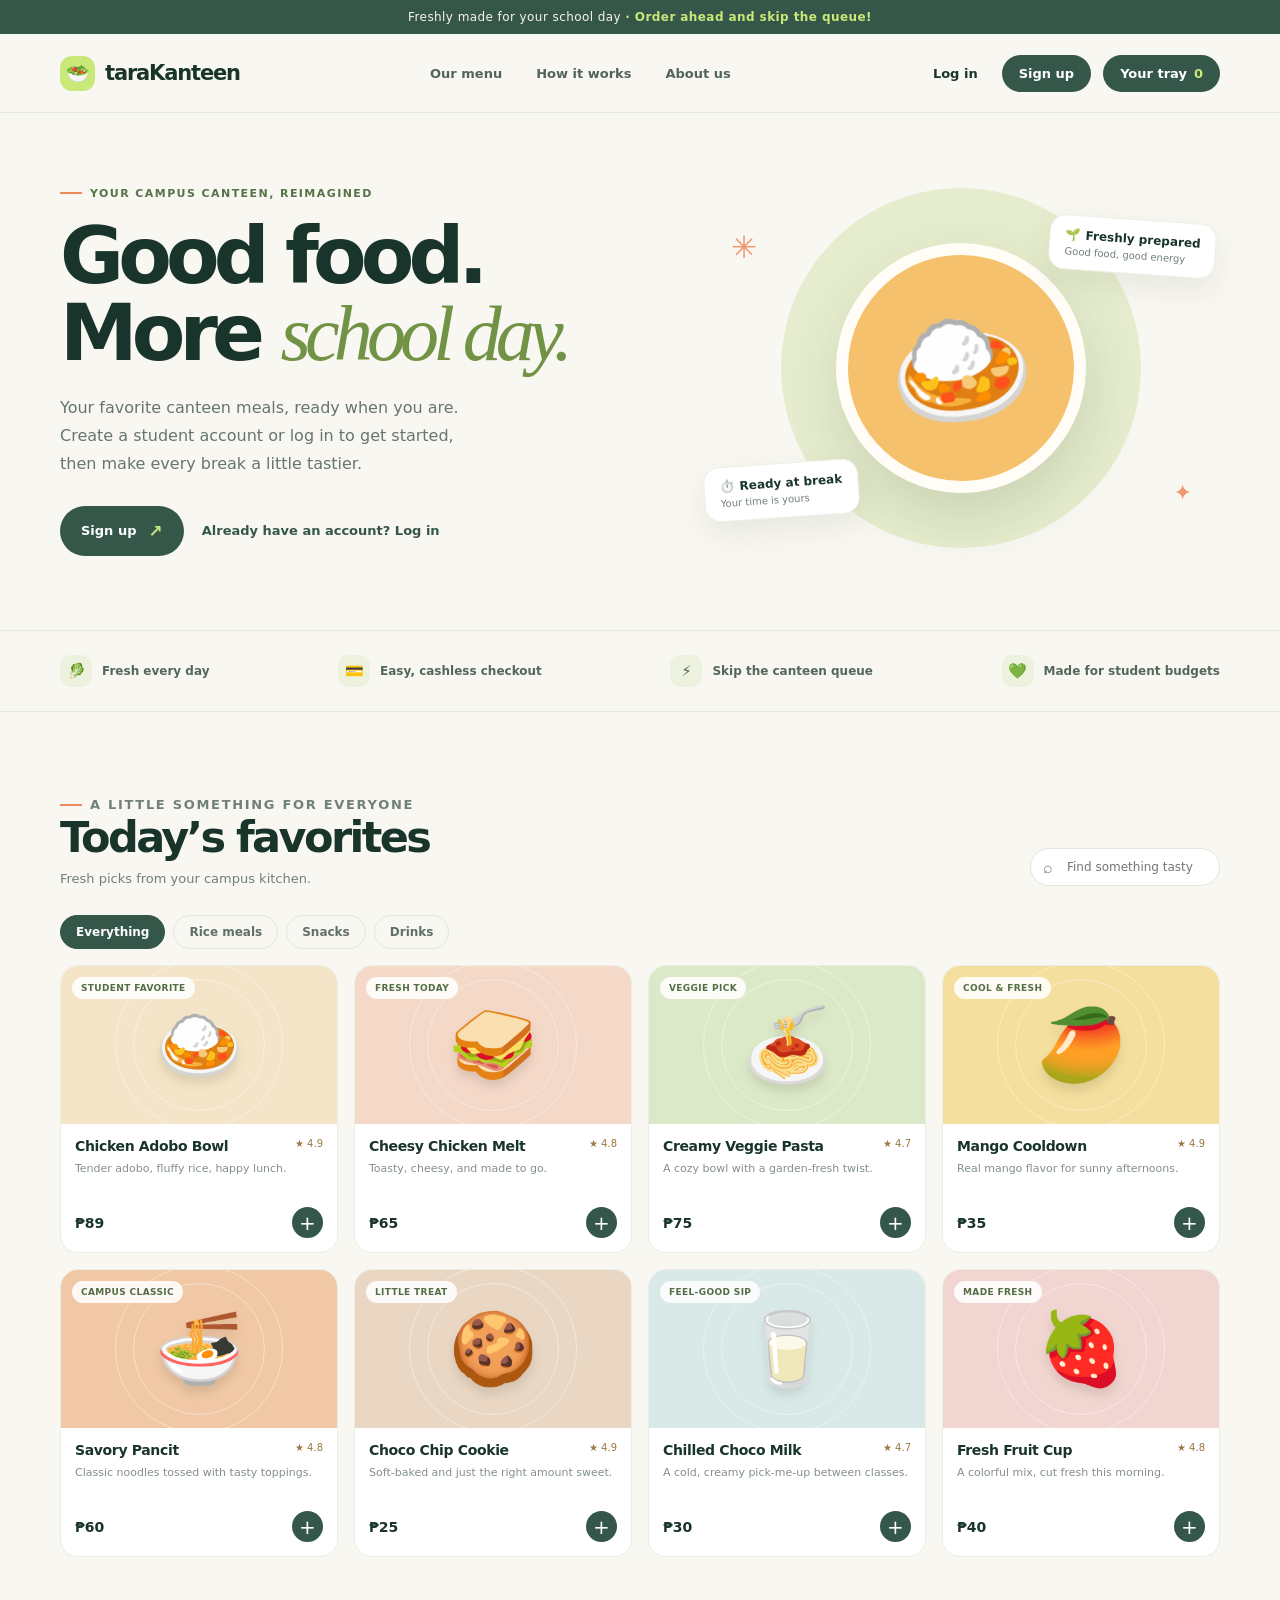
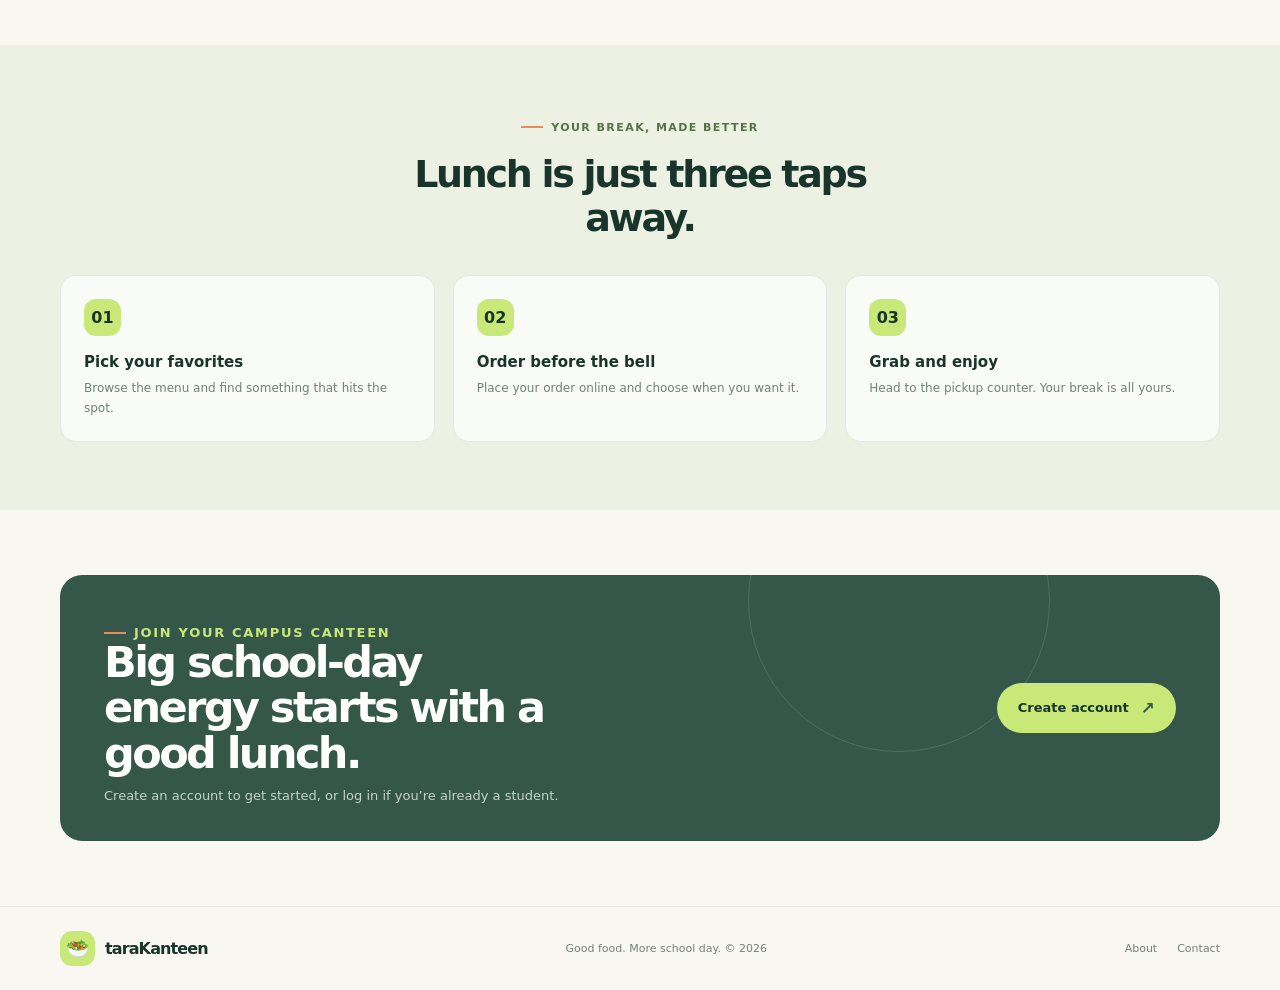
==== commit 8829320a: "new" ====
--- a/TaraKanteen/wwwroot/index.html
+++ b/TaraKanteen/wwwroot/index.html
@@ -21,7 +21,7 @@
       <div class="nav-actions">
         <a class="login" href="login.html">Log in</a>
         <a class="signup-link" href="register.html">Sign up</a>
-        <button class="cart-button" type="button" id="cartButton" aria-label="Shopping cart, 0 items">Your tray <span id="cartCount">0</span></button>
+        <a class="cart-button" href="tray.html" data-cart-button aria-label="Your tray, 0 items">Your tray <span data-cart-count>0</span></a>
       </div>
     </nav>
   </header>
@@ -116,26 +116,14 @@
   </footer>
   <div class="toast" id="toast" role="status" aria-live="polite"></div>
 
+  <script src="cart.js"></script>
   <script>
-    const products = [
-      { name: "Chicken Adobo Bowl", description: "Tender adobo, fluffy rice, happy lunch.", price: 89, category: "meals", icon: "🍛", art: "art-rice", badge: "Student favorite", rating: "★ 4.9" },
-      { name: "Cheesy Chicken Melt", description: "Toasty, cheesy, and made to go.", price: 65, category: "snacks", icon: "🥪", art: "art-sandwich", badge: "Fresh today", rating: "★ 4.8" },
-      { name: "Creamy Veggie Pasta", description: "A cozy bowl with a garden-fresh twist.", price: 75, category: "meals", icon: "🍝", art: "art-pasta", badge: "Veggie pick", rating: "★ 4.7" },
-      { name: "Mango Cooldown", description: "Real mango flavor for sunny afternoons.", price: 35, category: "drinks", icon: "🥭", art: "art-juice", badge: "Cool & fresh", rating: "★ 4.9" },
-      { name: "Savory Pancit", description: "Classic noodles tossed with tasty toppings.", price: 60, category: "meals", icon: "🍜", art: "art-noodles", badge: "Campus classic", rating: "★ 4.8" },
-      { name: "Choco Chip Cookie", description: "Soft-baked and just the right amount sweet.", price: 25, category: "snacks", icon: "🍪", art: "art-cookie", badge: "Little treat", rating: "★ 4.9" },
-      { name: "Chilled Choco Milk", description: "A cold, creamy pick-me-up between classes.", price: 30, category: "drinks", icon: "🥛", art: "art-milk", badge: "Feel-good sip", rating: "★ 4.7" },
-      { name: "Fresh Fruit Cup", description: "A colorful mix, cut fresh this morning.", price: 40, category: "snacks", icon: "🍓", art: "art-fruit", badge: "Made fresh", rating: "★ 4.8" }
-    ];
-
+    const products = window.TaraKanteen.products;
     const menuGrid = document.querySelector("#menuGrid");
     const searchInput = document.querySelector("#menuSearch");
     const categoryButtons = [...document.querySelectorAll(".category")];
-    const cartButton = document.querySelector("#cartButton");
-    const cartCount = document.querySelector("#cartCount");
     const toast = document.querySelector("#toast");
     let activeCategory = "all";
-    let itemCount = 0;
     let toastTimer;
 
     function renderMenu() {
@@ -161,7 +149,7 @@
             <p>${product.description}</p>
             <div class="product-bottom">
               <span class="price">₱${product.price}</span>
-              <button class="add-button" type="button" data-product="${product.name}" aria-label="Add ${product.name} to your tray">+</button>
+              <button class="add-button" type="button" data-product="${product.id}" aria-label="Add ${product.name} to your tray">+</button>
             </div>
           </div>
         </article>
@@ -191,13 +179,10 @@
     menuGrid.addEventListener("click", event => {
       const addButton = event.target.closest(".add-button");
       if (!addButton) return;
-      itemCount += 1;
-      cartCount.textContent = String(itemCount);
-      cartButton.setAttribute("aria-label", `Shopping cart, ${itemCount} ${itemCount === 1 ? "item" : "items"}`);
-      showToast(`${addButton.dataset.product} added to your tray`);
-    });
-    cartButton.addEventListener("click", () => {
-      showToast(itemCount ? `You have ${itemCount} ${itemCount === 1 ? "item" : "items"} in your tray.` : "Your tray is empty. Pick a favorite from the menu!");
+      const product = products.find(item => item.id === addButton.dataset.product);
+      if (!product) return;
+      window.TaraKanteen.cart.add(product.id);
+      showToast(`${product.name} added to your tray`);
     });
 
     document.querySelector("#year").textContent = String(new Date().getFullYear());
--- a/TaraKanteen/wwwroot/style.css
+++ b/TaraKanteen/wwwroot/style.css
@@ -140,6 +140,52 @@
     .footer-links { display: flex; gap: 20px; }
     .toast { position: fixed; z-index: 10; right: 22px; bottom: 22px; max-width: calc(100% - 44px); border-radius: 13px; padding: 13px 18px; background: var(--green); color: white; box-shadow: 0 12px 30px rgba(24, 54, 41, .22); font-size: 13px; opacity: 0; transform: translateY(12px); pointer-events: none; transition: opacity .2s, transform .2s; }
     .toast.show { opacity: 1; transform: translateY(0); }
+
+    .cart-button { display: inline-flex; align-items: center; }
+    .tray-main { min-height: calc(100vh - 180px); padding: 39px 0 82px; }
+    .tray-back-link { display: inline-flex; align-items: center; gap: 9px; color: #64746b; font-size: 12px; font-weight: 700; }
+    .tray-back-link:hover { color: var(--ink); }
+    .tray-back-link span { font-size: 17px; }
+    .tray-heading { display: flex; align-items: center; justify-content: space-between; margin: 35px 0 30px; }
+    .tray-heading .eyebrow { margin-bottom: 10px; }
+    .tray-heading h1 { font-size: clamp(42px, 5vw, 58px); }
+    .tray-heading h1 span { color: #729346; }
+    .tray-item-count { margin: 10px 0 0; color: var(--muted); font-size: 13px; }
+    .tray-heading-icon { width: 76px; height: 76px; display: grid; place-items: center; border-radius: 24px; background: #e6edce; font-size: 39px; transform: rotate(5deg); }
+    .tray-layout { display: grid; grid-template-columns: minmax(0, 1fr) 330px; align-items: start; gap: 22px; }
+    .tray-layout[hidden], .tray-empty[hidden] { display: none; }
+    .tray-items, .tray-summary { border: 1px solid #e9ece3; border-radius: 19px; background: #fff; }
+    .tray-items { overflow: hidden; }
+    .tray-items-heading { display: flex; align-items: center; justify-content: space-between; gap: 15px; padding: 21px 23px; border-bottom: 1px solid var(--line); }
+    .tray-items-heading h2, .tray-summary h2 { margin: 0; font-size: 17px; letter-spacing: -.035em; }
+    .tray-items-heading > span { color: var(--muted); font-size: 11px; }
+    .tray-item { display: grid; grid-template-columns: 90px minmax(0, 1fr) auto; align-items: center; gap: 17px; padding: 20px 23px; }
+    .tray-item + .tray-item { border-top: 1px solid var(--line); }
+    .tray-item-art { width: 90px; height: 90px; display: grid; place-items: center; border-radius: 15px; font-size: 43px; }
+    .tray-item-details h3 { margin: 0; font-size: 14px; letter-spacing: -.025em; }
+    .tray-item-details p { margin: 6px 0 10px; color: var(--muted); font-size: 11px; line-height: 1.5; }
+    .tray-item-price { font-size: 13px; }
+    .tray-item-actions { display: flex; align-items: flex-end; flex-direction: column; gap: 9px; }
+    .quantity-control { display: flex; align-items: center; gap: 10px; border: 1px solid #e5e9df; border-radius: 10px; padding: 3px; }
+    .quantity-control button { width: 27px; height: 27px; border: 0; border-radius: 7px; background: #f2f4ec; color: var(--green); font-size: 17px; cursor: pointer; }
+    .quantity-control button:hover { background: #e6edce; }
+    .quantity-control span { min-width: 13px; text-align: center; font-size: 12px; font-weight: 750; }
+    .remove-item { border: 0; padding: 3px 0; background: transparent; color: #9c6955; font-size: 10px; font-weight: 700; cursor: pointer; }
+    .remove-item:hover { color: #733f2b; text-decoration: underline; }
+    .tray-summary { position: sticky; top: 20px; padding: 23px; }
+    .tray-summary h2 { margin-bottom: 22px; }
+    .summary-row, .summary-total { display: flex; align-items: center; justify-content: space-between; gap: 14px; font-size: 12px; }
+    .summary-row { margin: 14px 0; color: #68786e; }
+    .summary-row strong { color: var(--ink); font-size: 12px; }
+    .summary-total { margin-top: 20px; padding-top: 18px; border-top: 1px solid var(--line); font-size: 14px; font-weight: 800; }
+    .summary-total strong { font-size: 18px; }
+    .summary-note { margin: 13px 0 20px; color: var(--muted); font-size: 10px; line-height: 1.6; }
+    .summary-browse { width: 100%; justify-content: center; padding: 13px 15px; }
+    .tray-empty { padding: 58px 25px; border: 1px solid #e9ece3; border-radius: 20px; background: #fff; text-align: center; }
+    .tray-empty-icon { width: 76px; height: 76px; display: grid; place-items: center; margin: 0 auto 23px; border-radius: 24px; background: #e6edce; font-size: 38px; }
+    .tray-empty .eyebrow { justify-content: center; margin-bottom: 10px; }
+    .tray-empty h2 { margin: 0; font-size: clamp(28px, 4vw, 38px); letter-spacing: -.06em; }
+    .tray-empty > p:not(.eyebrow) { margin: 10px 0 23px; color: var(--muted); font-size: 13px; }
 
     .auth-page { min-height: 100vh; display: flex; flex-direction: column; }
     .auth-header { border-bottom: 1px solid rgba(25, 53, 43, .08); }
@@ -195,6 +241,10 @@
       .trust-inner { flex-wrap: wrap; justify-content: center; padding: 18px 0; }
       .auth-story { padding: 34px; }
       .auth-form-panel { padding: 38px; }
+      .tray-layout { grid-template-columns: minmax(0, 1fr) 285px; gap: 14px; }
+      .tray-item { grid-template-columns: 72px minmax(0, 1fr) auto; gap: 12px; padding: 17px; }
+      .tray-item-art { width: 72px; height: 72px; font-size: 36px; }
+      .tray-summary { padding: 19px; }
     }
     @media (max-width: 620px) {
       .shell { width: min(100% - 34px, 480px); }
@@ -248,6 +298,18 @@
       .auth-form-panel { padding: 30px 24px; }
       .auth-form-content h2 { font-size: 30px; }
       .auth-intro { margin-bottom: 22px; }
+      .tray-main { padding-top: 28px; }
+      .tray-heading { margin: 28px 0 22px; }
+      .tray-heading-icon { width: 60px; height: 60px; border-radius: 19px; font-size: 31px; }
+      .tray-layout { grid-template-columns: 1fr; }
+      .tray-summary { position: static; }
+      .tray-items-heading { padding: 18px; }
+      .tray-item { grid-template-columns: 61px minmax(0, 1fr) auto; gap: 11px; padding: 15px; }
+      .tray-item-art { width: 61px; height: 61px; border-radius: 12px; font-size: 31px; }
+      .tray-item-details p { font-size: 10px; }
+      .quantity-control { gap: 6px; }
+      .quantity-control button { width: 25px; height: 25px; }
+      .tray-empty { padding: 45px 19px; }
     }
     @media (prefers-reduced-motion: reduce) {
       *, *::before, *::after { scroll-behavior: auto !important; transition-duration: .01ms !important; }
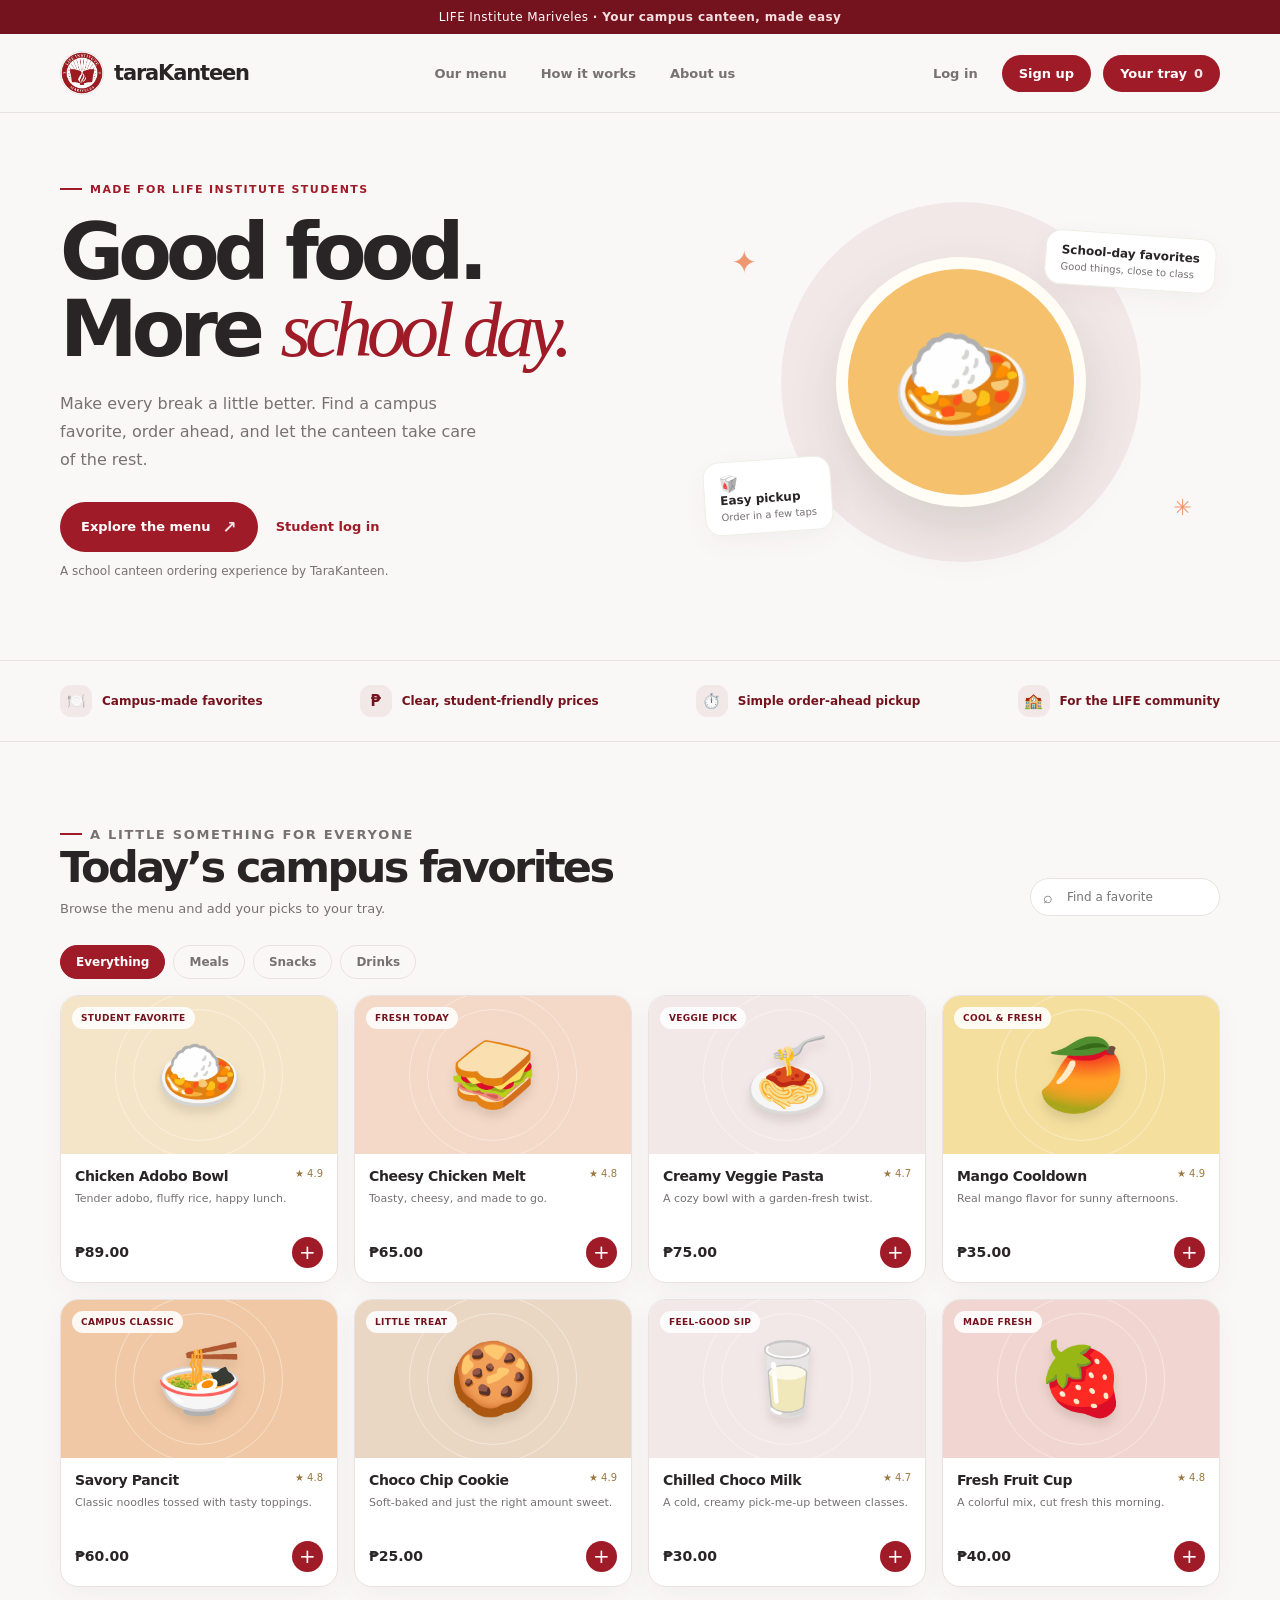
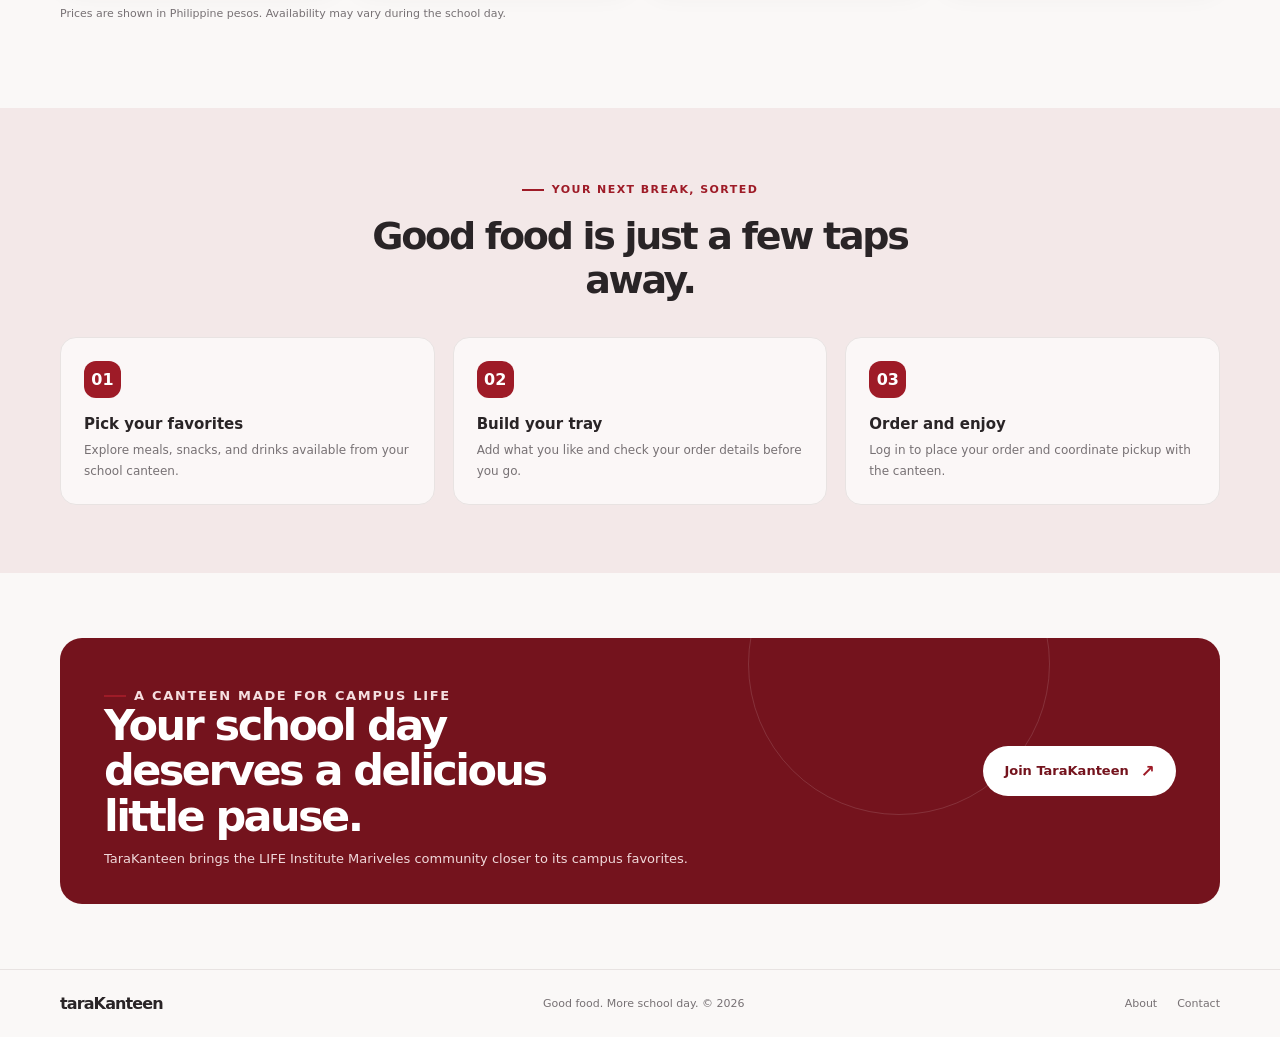
==== commit f968b963: "11.24" ====
--- a/TaraKanteen/wwwroot/index.html
+++ b/TaraKanteen/wwwroot/index.html
@@ -3,16 +3,16 @@
 <head>
   <meta charset="UTF-8">
   <meta name="viewport" content="width=device-width, initial-scale=1">
-  <meta name="theme-color" content="#f8f7f1">
-  <meta name="description" content="Students can browse the TaraKanteen menu, create an account, or log in to get started.">
+  <meta name="theme-color" content="#74131D">
+  <meta name="description" content="Order your favorite school-day meals with TaraKanteen, the LIFE Institute Mariveles canteen ordering platform.">
   <title>TaraKanteen — Good food. More school day.</title>
   <link rel="stylesheet" href="style.css">
 </head>
 <body>
-  <div class="announcement">Freshly made for your school day <strong>· Order ahead and skip the queue!</strong></div>
+  <div class="announcement">LIFE Institute Mariveles <strong>· Your campus canteen, made easy</strong></div>
   <header>
     <nav class="nav shell" aria-label="Main navigation">
-      <a class="brand" href="#" aria-label="TaraKanteen home"><span class="brand-mark">🥗</span> taraKanteen</a>
+      <a class="brand" href="index.html" aria-label="TaraKanteen home"><span class="brand-mark"><img class="brand-logo" src="images/logo.jpg" alt=""></span> taraKanteen</a>
       <div class="nav-links">
         <a href="#menu">Our menu</a>
         <a href="#how-it-works">How it works</a>
@@ -27,34 +27,35 @@
   </header>
 
   <main>
-    <section class="hero shell">
-      <div class="hero-grid">
+    <section class="hero">
+      <div class="hero-grid shell">
         <div>
-          <p class="eyebrow">Your campus canteen, reimagined</p>
+          <p class="eyebrow">Made for LIFE Institute students</p>
           <h1>Good food.<br>More <em>school day.</em></h1>
-          <p class="hero-copy">Your favorite canteen meals, ready when you are. Create a student account or log in to get started, then make every break a little tastier.</p>
+          <p class="hero-copy">Make every break a little better. Find a campus favorite, order ahead, and let the canteen take care of the rest.</p>
           <div class="hero-actions">
-            <a class="primary-link" href="register.html">Sign up <span aria-hidden="true">↗</span></a>
-            <a class="hero-login-link" href="login.html">Already have an account? Log in</a>
+            <a class="primary-link" href="#menu">Explore the menu <span aria-hidden="true">↗</span></a>
+            <a class="hero-login-link" href="login.html">Student log in</a>
           </div>
+          <p class="small-note">A school canteen ordering experience by TaraKanteen.</p>
         </div>
-        <div class="hero-art" aria-label="Illustration of a fresh, colorful meal">
+        <div class="hero-art" aria-label="School-day meal illustration">
           <div class="art-circle"></div>
-          <span class="spark spark-one" aria-hidden="true">✳</span>
-          <span class="spark spark-two" aria-hidden="true">✦</span>
           <div class="food-bowl" aria-hidden="true">🍛</div>
-          <div class="floating-note note-one"><strong><span class="note-icon">🌱</span>Freshly prepared</strong><small>Good food, good energy</small></div>
-          <div class="floating-note note-two"><strong><span class="note-icon">⏱️</span>Ready at break</strong><small>Your time is yours</small></div>
+          <div class="floating-note note-one"><strong>School-day favorites</strong><small>Good things, close to class</small></div>
+          <div class="floating-note note-two"><span class="note-icon">🥡</span><strong>Easy pickup</strong><small>Order in a few taps</small></div>
+          <span class="spark spark-one" aria-hidden="true">✦</span>
+          <span class="spark spark-two" aria-hidden="true">✳</span>
         </div>
       </div>
     </section>
 
-    <section class="trust-strip" aria-label="Why students love TaraKanteen">
+    <section class="trust-strip" aria-label="TaraKanteen benefits">
       <div class="trust-inner shell">
-        <div class="trust-item"><span class="trust-icon">🥬</span> Fresh every day</div>
-        <div class="trust-item"><span class="trust-icon">💳</span> Easy, cashless checkout</div>
-        <div class="trust-item"><span class="trust-icon">⚡</span> Skip the canteen queue</div>
-        <div class="trust-item"><span class="trust-icon">💚</span> Made for student budgets</div>
+        <div class="trust-item"><span class="trust-icon" aria-hidden="true">🍽️</span>Campus-made favorites</div>
+        <div class="trust-item"><span class="trust-icon" aria-hidden="true">₱</span>Clear, student-friendly prices</div>
+        <div class="trust-item"><span class="trust-icon" aria-hidden="true">⏱️</span>Simple order-ahead pickup</div>
+        <div class="trust-item"><span class="trust-icon" aria-hidden="true">🏫</span>For the LIFE community</div>
       </div>
     </section>
 
@@ -62,35 +63,33 @@
       <div class="section-heading">
         <div>
           <p class="eyebrow">A little something for everyone</p>
-          <h2>Today’s favorites</h2>
-          <p>Fresh picks from your campus kitchen.</p>
+          <h2>Today’s campus favorites</h2>
+          <p>Browse the menu and add your picks to your tray.</p>
         </div>
         <div class="menu-tools">
-          <label class="search-wrap">
-            <span aria-hidden="true">⌕</span>
-            <input class="search" id="menuSearch" type="search" placeholder="Find something tasty" aria-label="Search menu">
-          </label>
+          <label class="search-wrap"><span aria-hidden="true">⌕</span><input class="search" id="menuSearch" type="search" placeholder="Find a favorite" aria-label="Search the menu"></label>
         </div>
       </div>
       <div class="categories" role="group" aria-label="Filter menu by category">
         <button class="category active" type="button" data-category="all" aria-pressed="true">Everything</button>
-        <button class="category" type="button" data-category="meals" aria-pressed="false">Rice meals</button>
+        <button class="category" type="button" data-category="meals" aria-pressed="false">Meals</button>
         <button class="category" type="button" data-category="snacks" aria-pressed="false">Snacks</button>
         <button class="category" type="button" data-category="drinks" aria-pressed="false">Drinks</button>
       </div>
-      <div class="menu-grid" id="menuGrid" aria-live="polite"></div>
+      <div class="menu-grid" id="menuProducts" aria-live="polite"></div>
+      <p class="menu-disclaimer">Prices are shown in Philippine pesos. Availability may vary during the school day.</p>
     </section>
 
     <section class="how-section" id="how-it-works">
       <div class="shell">
         <div class="how-heading">
-          <p class="eyebrow">Your break, made better</p>
-          <h2>Lunch is just three taps away.</h2>
+          <p class="eyebrow">Your next break, sorted</p>
+          <h2>Good food is just a few taps away.</h2>
         </div>
         <div class="steps">
-          <article class="step"><span class="step-number">01</span><h3>Pick your favorites</h3><p>Browse the menu and find something that hits the spot.</p></article>
-          <article class="step"><span class="step-number">02</span><h3>Order before the bell</h3><p>Place your order online and choose when you want it.</p></article>
-          <article class="step"><span class="step-number">03</span><h3>Grab and enjoy</h3><p>Head to the pickup counter. Your break is all yours.</p></article>
+          <article class="step"><span class="step-number">01</span><h3>Pick your favorites</h3><p>Explore meals, snacks, and drinks available from your school canteen.</p></article>
+          <article class="step"><span class="step-number">02</span><h3>Build your tray</h3><p>Add what you like and check your order details before you go.</p></article>
+          <article class="step"><span class="step-number">03</span><h3>Order and enjoy</h3><p>Log in to place your order and coordinate pickup with the canteen.</p></article>
         </div>
       </div>
     </section>
@@ -98,95 +97,77 @@
     <section class="cta shell" id="about">
       <div class="cta-card">
         <div class="cta-copy">
-          <p class="eyebrow">Join your campus canteen</p>
-          <h2>Big school-day energy starts with a good lunch.</h2>
-          <p>Create an account to get started, or log in if you’re already a student.</p>
+          <p class="eyebrow">A canteen made for campus life</p>
+          <h2>Your school day deserves a delicious little pause.</h2>
+          <p>TaraKanteen brings the LIFE Institute Mariveles community closer to its campus favorites.</p>
         </div>
-        <a class="primary-link" href="register.html">Create account <span aria-hidden="true">↗</span></a>
+        <a class="primary-link" href="register.html">Join TaraKanteen <span aria-hidden="true">↗</span></a>
       </div>
     </section>
   </main>
 
   <footer>
     <div class="footer-inner shell">
-      <a class="brand" href="#"><span class="brand-mark">🥗</span> taraKanteen</a>
+      <a class="brand" href="index.html">taraKanteen</a>
       <span>Good food. More school day. © <span id="year"></span></span>
       <div class="footer-links"><a href="#about">About</a><a href="mailto:hello@tarakanteen.school">Contact</a></div>
     </div>
   </footer>
-  <div class="toast" id="toast" role="status" aria-live="polite"></div>
 
+  <div class="toast" id="cartToast" role="status" aria-live="polite"></div>
   <script src="cart.js"></script>
   <script>
-    const products = window.TaraKanteen.products;
-    const menuGrid = document.querySelector("#menuGrid");
-    const searchInput = document.querySelector("#menuSearch");
-    const categoryButtons = [...document.querySelectorAll(".category")];
-    const toast = document.querySelector("#toast");
+    const menuGrid = document.querySelector("#menuProducts");
+    const menuSearch = document.querySelector("#menuSearch");
+    const categoryButtons = [...document.querySelectorAll("[data-category]")];
+    const cartToast = document.querySelector("#cartToast");
     let activeCategory = "all";
     let toastTimer;
 
     function renderMenu() {
-      const query = searchInput.value.trim().toLowerCase();
-      const filtered = products.filter(product =>
+      const query = menuSearch.value.trim().toLowerCase();
+      const products = window.TaraKanteen.products.filter(product =>
         (activeCategory === "all" || product.category === activeCategory) &&
-        `${product.name} ${product.description}`.toLowerCase().includes(query)
+        `${product.name} ${product.description} ${product.category}`.toLowerCase().includes(query)
       );
-
-      if (!filtered.length) {
-        menuGrid.innerHTML = '<p class="empty-state">No menu items match that search. Try another favorite!</p>';
-        return;
-      }
-
-      menuGrid.innerHTML = filtered.map(product => `
+      menuGrid.innerHTML = products.length ? products.map(product => `
         <article class="menu-card">
           <div class="product-art ${product.art}">
+            <span class="badge">${product.badge}</span>
             <span aria-hidden="true">${product.icon}</span>
-            <span class="badge">${product.badge}</span>
           </div>
           <div class="product-info">
             <div class="product-top"><h3>${product.name}</h3><span class="rating">${product.rating}</span></div>
             <p>${product.description}</p>
-            <div class="product-bottom">
-              <span class="price">₱${product.price}</span>
-              <button class="add-button" type="button" data-product="${product.id}" aria-label="Add ${product.name} to your tray">+</button>
-            </div>
+            <div class="product-bottom"><span class="price">₱${product.price.toFixed(2)}</span><button class="add-button" type="button" data-add-product="${product.id}" aria-label="Add ${product.name} to your tray">+</button></div>
           </div>
         </article>
-      `).join("");
+      `).join("") : '<p class="empty-state">No menu items match your search.</p>';
     }
 
-    function showToast(message) {
-      toast.textContent = message;
-      toast.classList.add("show");
-      clearTimeout(toastTimer);
-      toastTimer = setTimeout(() => toast.classList.remove("show"), 2400);
-    }
+    categoryButtons.forEach(button => button.addEventListener("click", () => {
+      activeCategory = button.dataset.category;
+      categoryButtons.forEach(category => {
+        const selected = category === button;
+        category.classList.toggle("active", selected);
+        category.setAttribute("aria-pressed", String(selected));
+      });
+      renderMenu();
+    }));
 
-    categoryButtons.forEach(button => {
-      button.addEventListener("click", () => {
-        activeCategory = button.dataset.category;
-        categoryButtons.forEach(categoryButton => {
-          const isActive = categoryButton === button;
-          categoryButton.classList.toggle("active", isActive);
-          categoryButton.setAttribute("aria-pressed", String(isActive));
-        });
-        renderMenu();
-      });
-    });
-
-    searchInput.addEventListener("input", renderMenu);
+    menuSearch.addEventListener("input", renderMenu);
     menuGrid.addEventListener("click", event => {
-      const addButton = event.target.closest(".add-button");
-      if (!addButton) return;
-      const product = products.find(item => item.id === addButton.dataset.product);
-      if (!product) return;
-      window.TaraKanteen.cart.add(product.id);
-      showToast(`${product.name} added to your tray`);
+      const button = event.target.closest("[data-add-product]");
+      if (!button) return;
+      window.TaraKanteen.cart.add(button.dataset.addProduct);
+      cartToast.textContent = "Added to your tray.";
+      cartToast.classList.add("show");
+      window.clearTimeout(toastTimer);
+      toastTimer = window.setTimeout(() => cartToast.classList.remove("show"), 2200);
     });
 
     document.querySelector("#year").textContent = String(new Date().getFullYear());
     renderMenu();
   </script>
 </body>
-</html>+</html>
--- a/TaraKanteen/wwwroot/style.css
+++ b/TaraKanteen/wwwroot/style.css
@@ -1,12 +1,12 @@
 :root {
       color-scheme: light;
-      --ink: #19352b;
-      --muted: #718078;
-      --green: #35574a;
-      --lime: #c8e878;
-      --cream: #f8f7f1;
-      --line: #e8e9df;
-      --orange: #ed8958;
+      --ink: #292426;
+      --muted: #777174;
+      --green: #9e1b27;
+      --lime: #f3e8e8;
+      --cream: #faf8f7;
+      --line: #e8e3e2;
+      --orange: #9e1b27;
       --white: #fff;
       font-family: Inter, ui-sans-serif, system-ui, -apple-system, BlinkMacSystemFont, "Segoe UI", sans-serif;
     }
@@ -232,6 +232,117 @@
     .auth-switch a:hover { text-decoration: underline; }
     .auth-footer { padding: 20px 24px; border-top: 1px solid var(--line); color: #748178; text-align: center; font-size: 11px; }
 
+    .dashboard-page { min-height: 100vh; background: #f5f6ef; }
+    .dashboard-header { background: #fff; border-bottom: 1px solid var(--line); }
+    .dashboard-nav { min-height: 74px; display: flex; align-items: center; justify-content: space-between; gap: 20px; }
+    .role-badge { border-radius: 999px; padding: 5px 8px; background: #edf2df; color: #536d45; font-size: 9px; letter-spacing: .08em; }
+    .dashboard-nav-actions { display: flex; align-items: center; gap: 18px; }
+    .dashboard-user { color: #56675e; font-size: 12px; font-weight: 700; }
+    .text-button { border: 0; padding: 8px 0; background: transparent; color: #526d43; font-size: 12px; font-weight: 750; cursor: pointer; }
+    .text-button:hover { text-decoration: underline; }
+    .dashboard-main { padding-top: 42px; padding-bottom: 78px; }
+    .dashboard-welcome { display: flex; align-items: end; justify-content: space-between; gap: 24px; margin-bottom: 25px; }
+    .dashboard-welcome .eyebrow { margin-bottom: 10px; }
+    .dashboard-welcome h1 { font-size: clamp(35px, 4vw, 48px); letter-spacing: -.065em; }
+    .dashboard-welcome h1 span { color: #729346; }
+    .dashboard-welcome p:not(.eyebrow) { margin: 10px 0 0; color: var(--muted); font-size: 13px; }
+    .dashboard-date { color: #738178; font-size: 12px; font-weight: 650; }
+    .dashboard-alert { min-height: 0; margin: 0; color: #a65b39; font-size: 12px; }
+    .dashboard-alert:not(:empty) { margin: 0 0 16px; }
+    .dashboard-alert.success { color: #526d43; }
+    .metric-grid { display: grid; grid-template-columns: repeat(4, 1fr); gap: 15px; margin-bottom: 24px; }
+    .metric-card { display: flex; flex-direction: column; min-height: 132px; border: 1px solid #e8ebe1; border-radius: 16px; padding: 19px; background: #fff; }
+    .metric-label { color: #6b7b71; font-size: 11px; font-weight: 700; }
+    .metric-card strong { margin-top: 10px; font-size: 27px; letter-spacing: -.045em; }
+    .metric-foot { margin-top: auto; padding-top: 8px; color: #92a096; font-size: 10px; }
+    .metric-warning strong { color: #bd6c45; }
+    .dashboard-panel, .student-order-panel { margin-top: 20px; overflow: hidden; border: 1px solid #e8ebe1; border-radius: 17px; background: #fff; }
+    .panel-heading { display: flex; align-items: center; justify-content: space-between; gap: 18px; padding: 21px 22px 18px; }
+    .panel-heading .eyebrow { margin-bottom: 7px; font-size: 9px; }
+    .panel-heading h2 { margin: 0; font-size: 21px; letter-spacing: -.045em; }
+    .panel-caption { color: #849188; font-size: 11px; }
+    .product-form { display: grid; grid-template-columns: 1.15fr 1.5fr .65fr .8fr .45fr .55fr; align-items: end; gap: 12px; padding: 0 22px 20px; }
+    .dashboard-field { display: block; min-width: 0; }
+    .dashboard-field span { display: block; margin-bottom: 7px; color: #57685e; font-size: 10px; font-weight: 750; }
+    .dashboard-field input, .dashboard-field select { width: 100%; height: 39px; min-width: 0; border: 1px solid #e0e5dc; border-radius: 9px; outline: 0; padding: 0 10px; background: #fff; color: var(--ink); font-size: 11px; }
+    .dashboard-field input:focus, .dashboard-field select:focus { border-color: #8da76c; box-shadow: 0 0 0 3px rgba(141,167,108,.13); }
+    .dashboard-checkbox { display: flex; align-items: center; gap: 7px; color: #57685e; font-size: 10px; font-weight: 700; }
+    .dashboard-checkbox input { accent-color: var(--green); }
+    .product-form-actions { display: flex; gap: 8px; grid-column: 1 / -1; }
+    .counter-order-form { display: grid; grid-template-columns: 1.2fr .55fr 1.2fr auto; align-items: end; gap: 13px; padding: 0 22px 20px; }
+    .dashboard-primary, .dashboard-secondary { min-height: 39px; border: 0; border-radius: 9px; padding: 0 15px; font-size: 11px; font-weight: 800; cursor: pointer; }
+    .dashboard-primary { background: var(--green); color: #fff; }
+    .dashboard-primary:hover:not(:disabled) { background: #183b2e; }
+    .dashboard-primary:disabled { opacity: .48; cursor: not-allowed; }
+    .dashboard-secondary { border: 1px solid #dfe5db; background: #fff; color: #526d43; }
+    .dashboard-secondary:hover:not(:disabled) { background: #f2f4ec; }
+    .dashboard-secondary:disabled { opacity: .5; cursor: not-allowed; }
+    .table-wrap { width: 100%; overflow-x: auto; border-top: 1px solid #edf0e9; }
+    .dashboard-table { width: 100%; border-collapse: collapse; text-align: left; }
+    .dashboard-table th { padding: 12px 16px; background: #fafbf8; color: #839087; font-size: 9px; font-weight: 800; letter-spacing: .06em; text-transform: uppercase; white-space: nowrap; }
+    .dashboard-table td { min-width: 75px; padding: 13px 16px; border-top: 1px solid #f0f2ec; color: #617168; font-size: 11px; vertical-align: middle; }
+    .dashboard-table td strong { color: var(--ink); }
+    .dashboard-table tbody tr:hover { background: #fcfcf9; }
+    .dashboard-table .table-product-icon { display: inline-grid; width: 28px; height: 28px; place-items: center; margin-right: 8px; border-radius: 9px; background: #f3f5ec; font-size: 15px; vertical-align: middle; }
+    .capitalize { text-transform: capitalize; }
+    .stock-low { color: #b8613d; font-weight: 800; }
+    .status-pill { display: inline-flex; border-radius: 999px; padding: 5px 8px; background: #edf2df; color: #526d43; font-size: 9px; font-weight: 800; white-space: nowrap; }
+    .status-unavailable, .status-cancelled { background: #f8e9e3; color: #9c573a; }
+    .status-ready { background: #e4eff4; color: #416578; }
+    .status-completed { background: #e8eee8; color: #526b55; }
+    .table-action { border: 0; padding: 7px 10px; border-radius: 7px; background: #f0f3e8; color: #506a43; font-size: 10px; font-weight: 800; cursor: pointer; }
+    .table-action:hover { background: #e4ebd5; }
+    .status-select { min-width: 110px; height: 32px; border: 1px solid #e0e5dc; border-radius: 8px; padding: 0 8px; background: #fff; color: #506257; font-size: 10px; }
+    .table-empty { padding: 27px !important; color: #829087 !important; text-align: center; }
+    .student-main { padding-top: 44px; }
+    .student-welcome { align-items: center; margin-bottom: 24px; }
+    .student-welcome .primary-link { padding: 12px 17px; }
+    .student-layout { display: grid; grid-template-columns: minmax(0, 1fr) 330px; align-items: start; gap: 22px; }
+    .student-menu { min-width: 0; }
+    .student-menu > .panel-heading { padding: 15px 0 19px; }
+    .student-menu .search-wrap { flex: 0 0 210px; }
+    .student-menu .search { width: 100%; }
+    .student-product-grid { display: grid; grid-template-columns: repeat(2, minmax(0, 1fr)); gap: 13px; }
+    .student-product-card { display: grid; grid-template-columns: 74px minmax(0, 1fr); gap: 13px; min-width: 0; border: 1px solid #e8ebe1; border-radius: 15px; padding: 13px; background: #fff; }
+    .student-product-icon { display: grid; width: 74px; height: 78px; place-items: center; border-radius: 12px; background: #f3f0e2; font-size: 35px; }
+    .student-product-card:nth-child(4n + 2) .student-product-icon { background: #f6e8df; }
+    .student-product-card:nth-child(4n + 3) .student-product-icon { background: #e9efdf; }
+    .student-product-card:nth-child(4n) .student-product-icon { background: #e4eeee; }
+    .student-product-info { min-width: 0; }
+    .product-category { color: #819071; font-size: 8px; font-weight: 800; letter-spacing: .08em; text-transform: uppercase; }
+    .student-product-info h3 { margin: 4px 0; overflow-wrap: anywhere; font-size: 12px; }
+    .student-product-info p { margin: 0; color: #849188; font-size: 9px; line-height: 1.4; }
+    .student-product-bottom { display: flex; align-items: center; justify-content: space-between; gap: 5px; margin-top: 7px; }
+    .student-product-bottom strong { font-size: 13px; }
+    .add-order-button { min-height: 29px; padding: 0 10px; font-size: 9px; }
+    .stock-note { display: block; margin-top: 4px; color: #97a198; font-size: 8px; }
+    .student-order-column { position: sticky; top: 16px; }
+    .student-order-panel { margin-top: 0; padding: 0 18px 18px; }
+    .student-order-panel + .student-order-panel { margin-top: 16px; }
+    .student-order-panel .panel-heading { padding: 18px 0 14px; }
+    .student-order-panel .panel-heading h2 { font-size: 18px; }
+    .order-bag { display: grid; width: 37px; height: 37px; place-items: center; border-radius: 12px; background: #edf2df; font-size: 20px; }
+    .student-cart-items { max-height: 240px; overflow-y: auto; }
+    .student-cart-row { display: flex; align-items: center; justify-content: space-between; gap: 8px; padding: 11px 0; border-bottom: 1px solid #f0f2ec; }
+    .student-cart-row > div:first-child { min-width: 0; }
+    .student-cart-row strong, .student-cart-row span { display: block; }
+    .student-cart-row strong { overflow-wrap: anywhere; font-size: 10px; }
+    .student-cart-row > div:first-child span { margin-top: 4px; color: #8b978f; font-size: 9px; }
+    .cart-quantity { display: flex; align-items: center; gap: 7px; flex: 0 0 auto; }
+    .cart-quantity button { width: 23px; height: 23px; border: 0; border-radius: 7px; background: #f0f3e8; color: #506a43; font-size: 15px; cursor: pointer; }
+    .cart-quantity span { min-width: 12px; text-align: center; font-size: 10px; font-weight: 800; }
+    .order-empty { margin: 0; padding: 17px 0; color: #8b978f; font-size: 10px; line-height: 1.5; }
+    .student-cart-total { display: flex; align-items: center; justify-content: space-between; margin: 15px 0; padding-top: 13px; border-top: 1px solid #e9ece3; font-size: 12px; font-weight: 750; }
+    .student-cart-total strong { font-size: 17px; }
+    .order-submit { width: 100%; }
+    .order-help { margin: 10px 0 0; color: #94a097; font-size: 9px; text-align: center; }
+    .history-order { padding: 12px 0; border-top: 1px solid #f0f2ec; }
+    .history-order-top, .history-order-bottom { display: flex; align-items: center; justify-content: space-between; gap: 8px; }
+    .history-order-top > strong { font-size: 10px; }
+    .history-order p { margin: 8px 0; color: #76847b; font-size: 9px; line-height: 1.5; }
+    .history-order-bottom { color: #909b93; font-size: 9px; }
+    .history-order-bottom strong { color: var(--ink); font-size: 11px; }
+
     @media (max-width: 850px) {
       .nav-links { gap: 18px; }
       .hero-grid { gap: 20px; }
@@ -245,6 +356,10 @@
       .tray-item { grid-template-columns: 72px minmax(0, 1fr) auto; gap: 12px; padding: 17px; }
       .tray-item-art { width: 72px; height: 72px; font-size: 36px; }
       .tray-summary { padding: 19px; }
+      .metric-grid { grid-template-columns: repeat(2, 1fr); }
+      .product-form { grid-template-columns: repeat(3, 1fr); }
+      .student-layout { grid-template-columns: minmax(0, 1fr) 280px; gap: 14px; }
+      .student-product-grid { grid-template-columns: 1fr; }
     }
     @media (max-width: 620px) {
       .shell { width: min(100% - 34px, 480px); }
@@ -310,7 +425,145 @@
       .quantity-control { gap: 6px; }
       .quantity-control button { width: 25px; height: 25px; }
       .tray-empty { padding: 45px 19px; }
+      .dashboard-main, .student-main { padding-top: 29px; padding-bottom: 50px; }
+      .dashboard-nav { min-height: 66px; }
+      .dashboard-nav .brand { gap: 7px; font-size: 16px; }
+      .role-badge { padding: 4px 6px; font-size: 8px; }
+      .dashboard-nav-actions { gap: 10px; }
+      .dashboard-user { max-width: 90px; overflow: hidden; text-overflow: ellipsis; white-space: nowrap; }
+      .dashboard-welcome { align-items: flex-start; flex-direction: column; gap: 13px; }
+      .dashboard-welcome h1 { font-size: 37px; }
+      .metric-grid { gap: 9px; }
+      .metric-card { min-height: 116px; padding: 14px; }
+      .metric-card strong { font-size: 23px; }
+      .panel-heading { align-items: flex-start; flex-direction: column; padding: 18px 16px 14px; }
+      .panel-caption { font-size: 10px; }
+      .product-form { grid-template-columns: repeat(2, minmax(0, 1fr)); padding: 0 16px 17px; }
+      .counter-order-form { grid-template-columns: 1fr 1fr; padding: 0 16px 17px; }
+      .product-form-actions { grid-column: 1 / -1; }
+      .dashboard-table { min-width: 650px; }
+      .order-table { min-width: 760px; }
+      .student-layout { grid-template-columns: 1fr; }
+      .student-menu > .panel-heading { flex-direction: row; align-items: end; padding: 12px 0 16px; }
+      .student-menu .search-wrap { flex: 0 1 190px; }
+      .student-product-grid { grid-template-columns: repeat(2, minmax(0, 1fr)); }
+      .student-order-column { position: static; }
+      .student-welcome { align-items: flex-start; }
+      .student-product-card { grid-template-columns: 62px minmax(0, 1fr); gap: 9px; padding: 10px; }
+      .student-product-icon { width: 62px; height: 68px; font-size: 30px; }
     }
     @media (prefers-reduced-motion: reduce) {
       *, *::before, *::after { scroll-behavior: auto !important; transition-duration: .01ms !important; }
+    }
+
+    :root {
+      --maroon: #9e1b27;
+      --maroon-dark: #74131d;
+      --blush: #f3e8e8;
+      --soft-gray: #e8e3e2;
+    }
+
+    body { background: var(--cream); color: var(--ink); }
+    header { border-color: var(--line); }
+    .brand { color: var(--ink); }
+    .brand-mark { width: 44px; height: 44px; flex: 0 0 44px; overflow: hidden; border: 1px solid var(--line); border-radius: 50%; background: #fff; }
+    .brand-logo { display: block; width: 100%; max-width: 100%; height: 100%; max-height: 100%; object-fit: contain; }
+    .announcement { background: var(--maroon-dark); color: #fff; }
+    .announcement strong { color: #f5dfe0; }
+    .nav-links, .login, .auth-home-link, .tray-back-link { color: var(--muted); }
+    .nav-links a:hover, .login:hover, .auth-home-link:hover, .tray-back-link:hover { color: var(--maroon); }
+    .signup-link, .cart-button, .primary-link, .add-button, .auth-submit, .dashboard-primary,
+    .toast, .table-action { background: var(--maroon); color: #fff; }
+    .signup-link:hover, .primary-link:hover, .auth-submit:hover,
+    .dashboard-primary:hover:not(:disabled), .table-action:hover,
+    .add-button:hover { background: var(--maroon-dark); }
+    .cart-button span, .primary-link span { color: #f5dfe0; }
+    .eyebrow, h1 em, .tray-heading h1 span, .dashboard-welcome h1 span { color: var(--maroon); }
+    .eyebrow::before { background: var(--maroon); }
+    .hero-copy, .section-heading p, .small-note, .product-info p,
+    .step p, .footer-inner, .tray-item-count, .summary-note,
+    .auth-intro, .auth-switch, .dashboard-welcome p:not(.eyebrow) { color: var(--muted); }
+    .search-wrap span { color: var(--muted); }
+    .art-circle, .trust-icon, .tray-heading-icon, .tray-empty-icon,
+    .role-badge, .status-pill, .order-bag { background: var(--blush); }
+    .trust-item, .role-badge, .status-pill, .auth-help-link, .auth-switch a,
+    .text-button, .auth-password-toggle, .dashboard-secondary { color: var(--maroon-dark); }
+    .trust-strip, .tray-items, .tray-summary, .tray-empty, .auth-layout,
+    .metric-card, .dashboard-panel, .student-order-panel, .student-product-card,
+    .menu-card, .step { border-color: var(--line); }
+    .search, .auth-input, .dashboard-field input, .dashboard-field select, .status-select,
+    .category, .quantity-control { border-color: var(--line); color: var(--ink); }
+    .search:focus, .auth-input:focus, .dashboard-field input:focus,
+    .dashboard-field select:focus, .status-select:focus {
+      border-color: var(--maroon);
+      box-shadow: 0 0 0 3px rgba(158, 27, 39, .12);
+    }
+    .category { color: var(--muted); }
+    .category.active, .category:hover, .quantity-control button,
+    .cart-quantity button, .table-action { border-color: var(--maroon); }
+    .category.active, .category:hover { background: var(--maroon); color: #fff; }
+    .quantity-control button, .cart-quantity button { background: var(--blush); color: var(--maroon-dark); }
+    .quantity-control button:hover, .cart-quantity button:hover { background: #ead4d5; }
+    .how-section { background: #f3e8e8; }
+    .step-number { background: var(--maroon); color: #fff; }
+    .cta-card { background: var(--maroon-dark); }
+    .cta-copy .eyebrow { color: #f5dfe0; }
+    .cta-copy p { color: #f0d8da; }
+    .cta-card .primary-link { background: #fff; color: var(--maroon-dark); }
+    .cta-card .primary-link span { color: var(--maroon); }
+    .art-pasta, .trust-icon, .student-product-card:nth-child(4n + 3) .student-product-icon,
+    .status-completed { background: #f3e8e8; }
+    .badge, .product-category { color: var(--maroon-dark); }
+    .student-product-card:nth-child(4n + 2) .student-product-icon,
+    .student-product-card:nth-child(4n) .student-product-icon { background: #f7f1f0; }
+    .auth-header, .dashboard-header { border-color: var(--line); }
+    .auth-story { background: var(--maroon-dark); }
+    .auth-story-copy .eyebrow, .auth-story-copy h1 em { color: #f6dfe0; }
+    .auth-story-copy p { color: #f2e3e3; }
+    .auth-food { border-color: #fff; }
+    .auth-field > span, .dashboard-field span { color: var(--ink); }
+    .auth-password-toggle:hover, .auth-help-link:hover, .auth-switch a:hover { color: var(--maroon); }
+    .auth-remember input, .dashboard-checkbox input { accent-color: var(--maroon); }
+    .auth-notice { color: var(--maroon-dark); }
+    .auth-notice.success, .dashboard-alert.success { color: #38644a; }
+    .dashboard-page { background: var(--cream); }
+    .dashboard-header { background: var(--maroon-dark); }
+    .dashboard-header .brand, .dashboard-header .dashboard-user { color: #fff; }
+    .dashboard-header .brand-mark { border-color: rgba(255,255,255,.35); }
+    .dashboard-header .role-badge { background: rgba(255,255,255,.16); color: #fff; }
+    .dashboard-header .text-button { color: #fff; }
+    .dashboard-alert, .stock-low, .metric-warning strong { color: var(--maroon); }
+    .metric-label, .panel-caption, .dashboard-date, .dashboard-table td { color: var(--muted); }
+    .metric-foot, .stock-note, .order-help { color: #777174; }
+    .dashboard-secondary:hover:not(:disabled) { background: var(--blush); }
+    .dashboard-table th { background: #faf8f7; color: var(--muted); }
+    .dashboard-table td, .table-wrap { border-color: var(--line); }
+    .dashboard-table tbody tr:hover { background: #fcf9f8; }
+    .dashboard-table .table-product-icon { background: var(--blush); }
+    .status-unavailable, .status-cancelled { background: #f6e5e2; color: var(--maroon-dark); }
+    .status-ready { background: #f3e8e8; color: var(--maroon-dark); }
+    .table-action:hover { background: var(--maroon-dark); }
+    .footer-inner .brand { color: var(--ink); }
+    .auth-footer { color: var(--muted); }
+    .menu-card:hover { box-shadow: 0 14px 35px rgba(70, 24, 29, .09); }
+    .floating-note, .menu-card, .student-product-card, .metric-card, .dashboard-panel,
+    .student-order-panel, .tray-items, .tray-summary, .auth-layout { box-shadow: 0 8px 26px rgba(64, 32, 35, .045); }
+    :focus-visible { outline: 3px solid rgba(158, 27, 39, .45); outline-offset: 3px; }
+
+    .school-brand { display: inline-flex; align-items: center; gap: 9px; color: var(--maroon-dark); font-size: 10px; font-weight: 750; letter-spacing: .04em; }
+    .school-brand img { width: 28px; height: 28px; object-fit: contain; }
+    .footer-inner .school-brand { margin-left: auto; }
+    .auth-footer { display: flex; align-items: center; justify-content: center; gap: 10px; }
+    .auth-footer .school-brand { font-size: 9px; }
+    .auth-footer .school-brand img { width: 25px; height: 25px; }
+    .menu-disclaimer { margin: 20px 0 0; color: var(--muted); font-size: 11px; }
+    .status-completed { color: #385b45; }
+    .art-milk { background: #f3e8e8; }
+    .stock-low { color: var(--maroon-dark); }
+
+    @media (max-width: 620px) {
+      .footer-inner .school-brand { margin-left: 0; }
+      .auth-footer { flex-wrap: wrap; }
+      .nav { height: auto; min-height: 67px; flex-wrap: wrap; gap: 8px; padding: 10px 0; }
+      .nav-actions { flex: 1 1 100%; justify-content: flex-start; }
     }
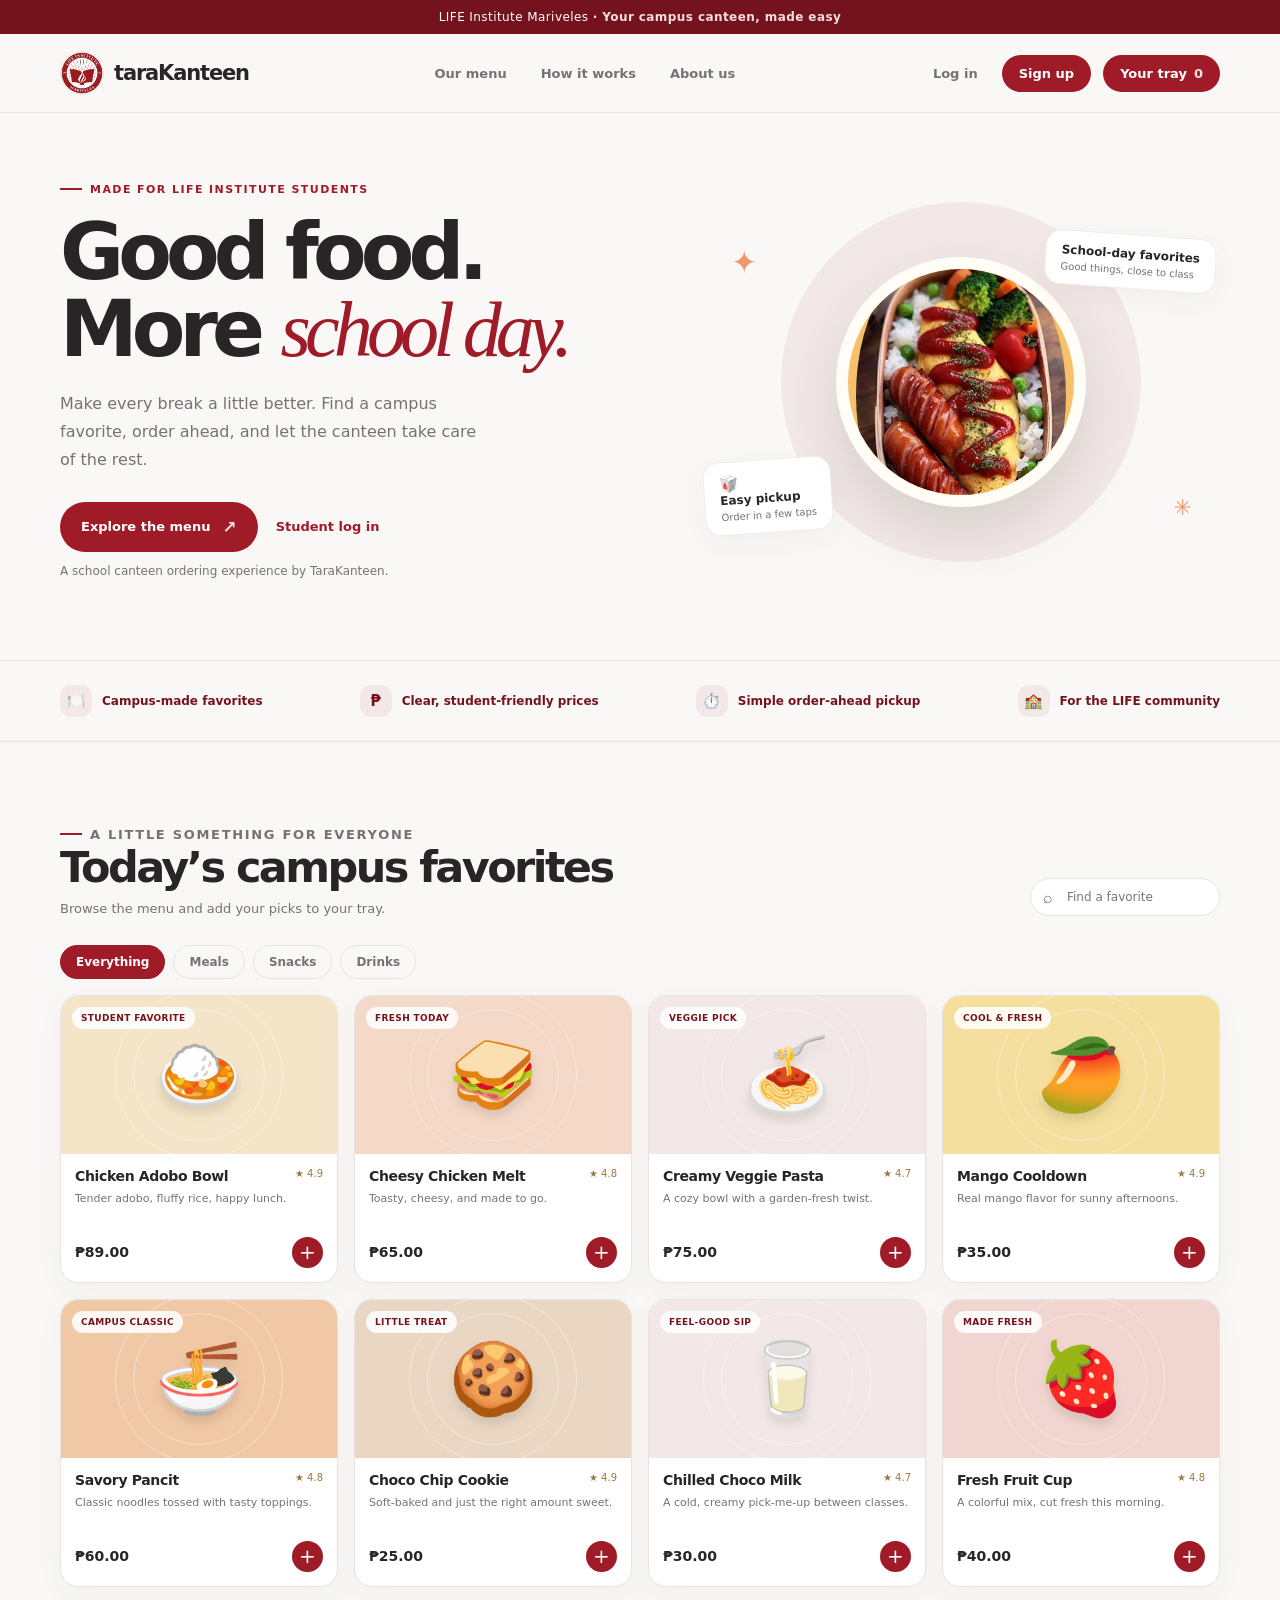
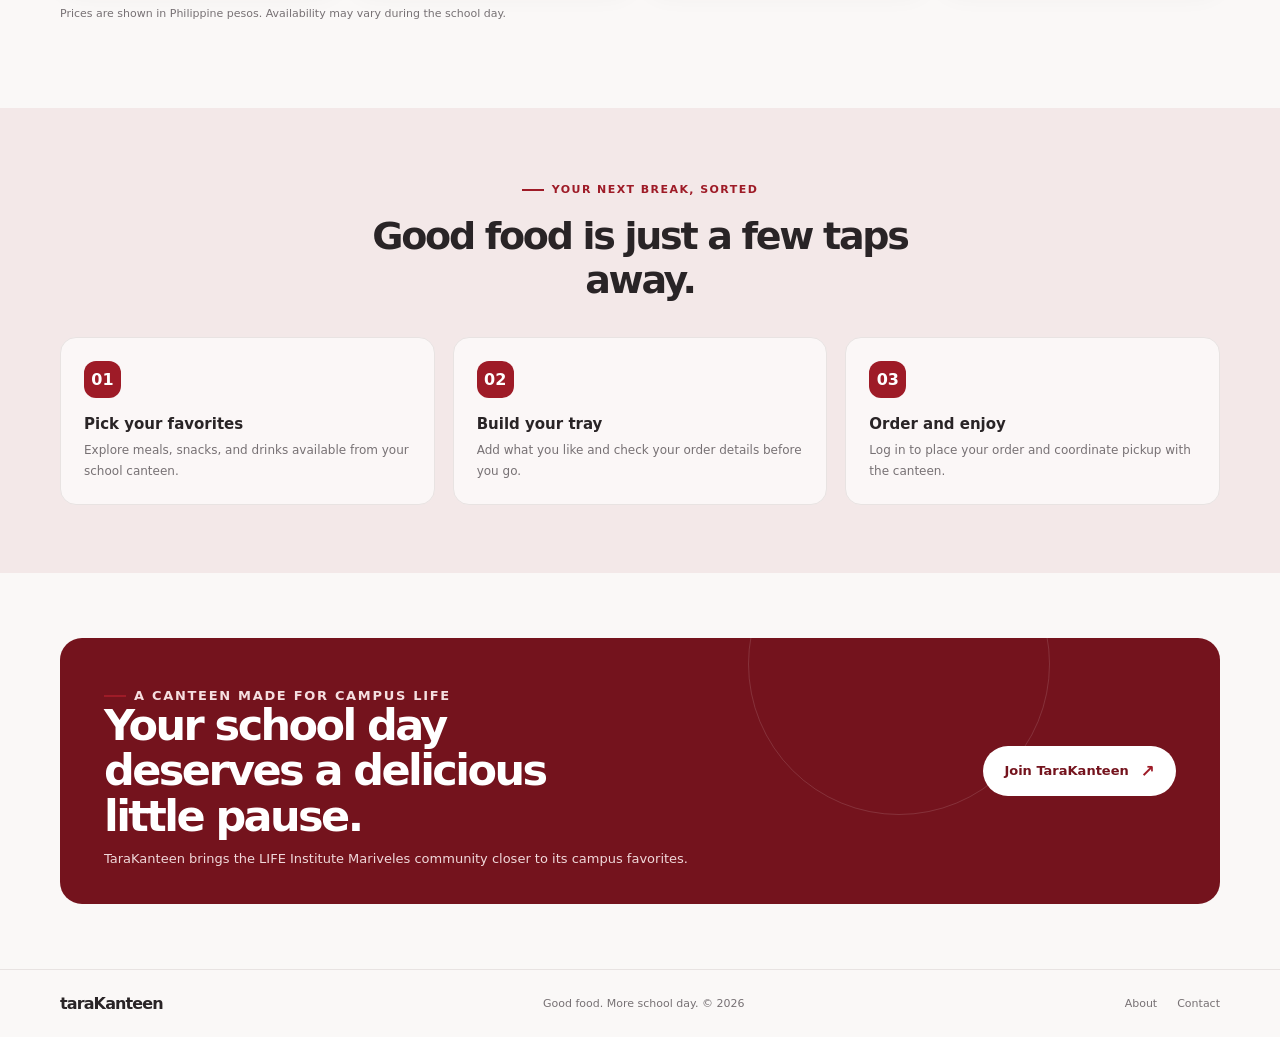
==== commit a9caa112: "11.26" ====
--- a/TaraKanteen/wwwroot/index.html
+++ b/TaraKanteen/wwwroot/index.html
@@ -41,7 +41,9 @@
         </div>
         <div class="hero-art" aria-label="School-day meal illustration">
           <div class="art-circle"></div>
-          <div class="food-bowl" aria-hidden="true">🍛</div>
+          <div class="food-bowl">
+            <img src="images/bento-box.jpg" alt="School lunch bento" class="hero-food-image">
+          </div>
           <div class="floating-note note-one"><strong>School-day favorites</strong><small>Good things, close to class</small></div>
           <div class="floating-note note-two"><span class="note-icon">🥡</span><strong>Easy pickup</strong><small>Order in a few taps</small></div>
           <span class="spark spark-one" aria-hidden="true">✦</span>
--- a/TaraKanteen/wwwroot/style.css
+++ b/TaraKanteen/wwwroot/style.css
@@ -57,15 +57,16 @@
     .small-note { color: #76847d; font-size: 12px; }
 
     .hero-art { position: relative; min-height: 385px; display: grid; place-items: center; }
-    .art-circle { position: absolute; width: min(360px, 88%); aspect-ratio: 1; border-radius: 50%; background: #e6edce; }
-    .food-bowl { position: relative; width: 250px; height: 250px; display: grid; place-items: center; border: 12px solid #fffdf5; border-radius: 50%; background: #f6c16d; box-shadow: 0 25px 55px rgba(43, 61, 38, .14); font-size: 118px; transform: rotate(-8deg); }
-    .floating-note { position: absolute; padding: 12px 15px; border: 1px solid #edf0e5; border-radius: 16px; background: #fff; box-shadow: 0 12px 30px rgba(37, 59, 43, .08); }
+    .art-circle { position: absolute; z-index: 0; width: min(360px, 88%); aspect-ratio: 1; border-radius: 50%; background: #e6edce; }
+    .food-bowl { position: relative; z-index: 1; width: 250px; height: 250px; display: grid; place-items: center; padding: 8px; overflow: hidden; border: 12px solid #fffdf5; border-radius: 50%; background: #f6c16d; box-shadow: 0 25px 55px rgba(43, 61, 38, .14); }
+    .hero-food-image { display: block; width: 100%; height: 100%; border-radius: 50%; object-fit: cover;  transform: translateY(-40px) scale(1.00) !important; }
+    .floating-note { position: absolute; z-index: 2; padding: 12px 15px; border: 1px solid #edf0e5; border-radius: 16px; background: #fff; box-shadow: 0 12px 30px rgba(37, 59, 43, .08); }
     .floating-note strong { display: block; font-size: 12px; }
     .floating-note small { display: block; margin-top: 4px; color: var(--muted); font-size: 10px; }
     .note-one { top: 44px; right: 4px; transform: rotate(4deg); }
     .note-two { bottom: 42px; left: 3px; transform: rotate(-4deg); }
     .note-icon { margin-right: 5px; }
-    .spark { position: absolute; color: #ee9870; font-size: 31px; }
+    .spark { position: absolute; z-index: 2; color: #ee9870; font-size: 31px; }
     .spark-one { top: 54px; left: 30px; }
     .spark-two { right: 28px; bottom: 55px; font-size: 22px; }
 
@@ -347,7 +348,7 @@
       .nav-links { gap: 18px; }
       .hero-grid { gap: 20px; }
       .hero-art { min-height: 330px; }
-      .food-bowl { width: 210px; height: 210px; font-size: 98px; }
+      .food-bowl { width: 210px; height: 210px; }
       .menu-grid { grid-template-columns: repeat(2, 1fr); }
       .trust-inner { flex-wrap: wrap; justify-content: center; padding: 18px 0; }
       .auth-story { padding: 34px; }
@@ -377,7 +378,7 @@
       .hero-copy { margin: 17px 0 22px; font-size: 14px; }
       .hero-art { min-height: 295px; margin-top: 2px; }
       .art-circle { width: 260px; }
-      .food-bowl { width: 190px; height: 190px; font-size: 89px; }
+      .food-bowl { width: 190px; height: 190px; }
       .note-one { right: 3px; }
       .note-two { left: 1px; }
       .trust-item { width: calc(50% - 12px); font-size: 10px; }
